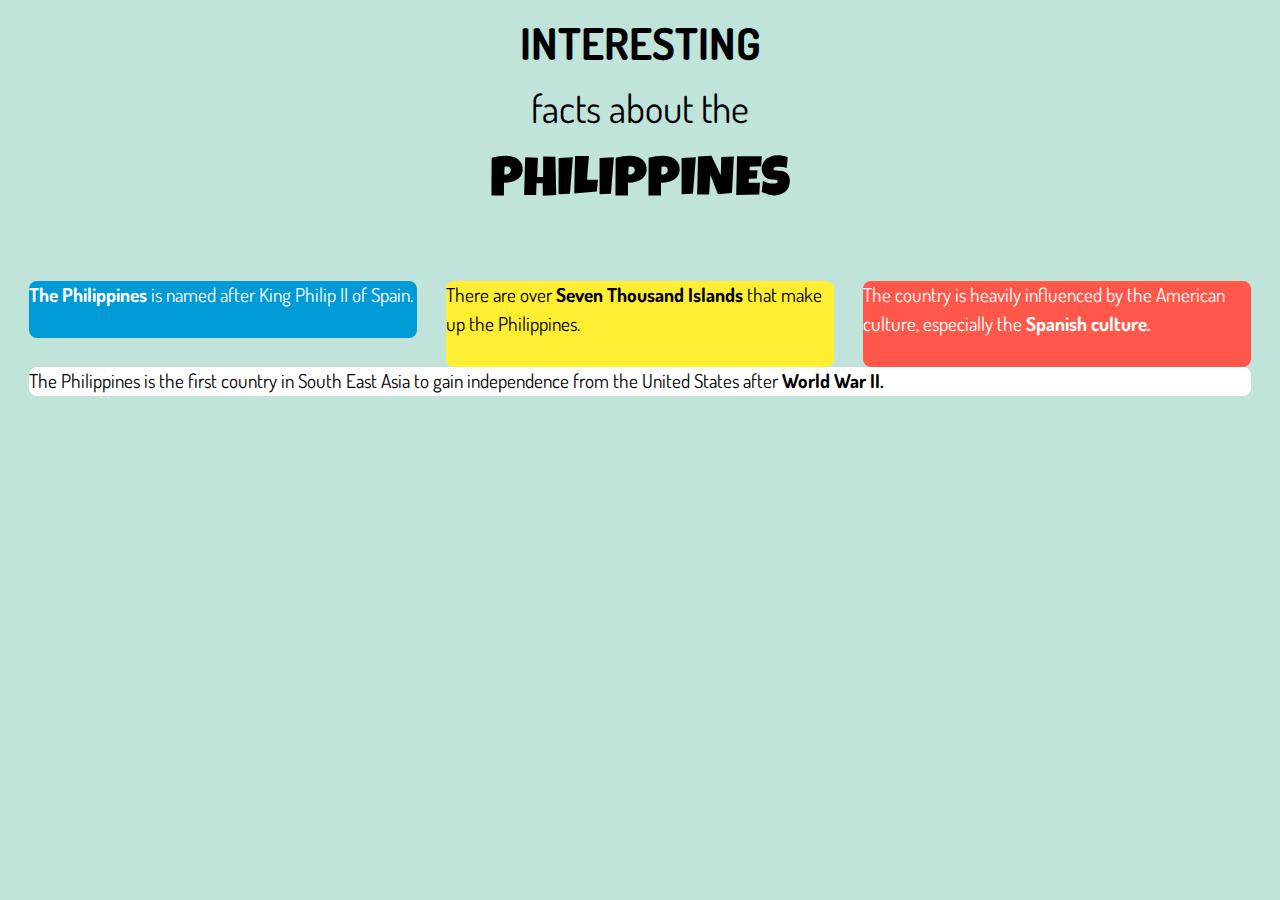
==== index.html @ ac5f45c0 "Fix font link in html and remove padding in css" ====
<!DOCTYPE html>
<html lang="en-ca">
<head>
  <meta charset="utf-8">
  <title>The Philippines</title>
  <meta name="viewport" content="width=device-width,initial-scale=1">
  <link href="https://fonts.googleapis.com/css?family=Dosis|Luckiest+Guy" rel="stylesheet">
  <link href="css/modules.css" rel="stylesheet">
  <link href="css/grid.css" rel="stylesheet">
  <link href="css/type.css" rel="stylesheet">
  <link href="css/main.css" rel="stylesheet">
</head>
<body>

  <main class="island-1-2">

    <header class="push-2 text-center">
      <h1 class="interesting bold yotta not-bold push-1-4">INTERESTING</h1>
      <h2 class="facts zetta not-bold push-1-4">facts about the</h2>
      <h2 class="philippines tena not-bold push-1-4">PHILIPPINES</h2>
    </header>

    <ol class="grid list-group">

      <li class="unit xs-1 s-1 m-1-3 l-1-3 gutter-1-2 push-0 grid-stretch unit-content-distribute content-fill">
        <div class="king">
          <p><strong>The Philippines</strong> is named after King Philip II of Spain.</p>
        </div>
      </li>

      <li class="unit xs-1 s-1 m-1-3 l-1-3 gutter-1-2 push-0 grid-stretch unit-content-distribute content-fill">
        <div class="seven-thousand">
          <p>There are over <strong>Seven Thousand Islands</strong> that make up the Philippines.</p>
        </div>
      </li>

      <li class="unit xs-1 s-1 m-1-3 l-1-3 gutter-1-2 push-0 grid-stretch unit-content-distribute content-fill">
        <div class="culture">
          <p>The country is heavily influenced by the American culture, especially the <strong>Spanish culture.</strong></p>
        </div>
      </li>

      <li class="unit xs-1 s-1 m-1 l-1 gutter-1-2 ">
        <div class="independence">
          <p>The Philippines is the first country in South East Asia to gain independence from the United States after <strong>World War II.</strong></p>
        </div>
      </li>

    </ol>
  </main>

</body>
</html>
---- css/modules.css ----
/*
 * Modulifier || Code released under the UNLICENSE
 * Code under other copyrights & licenses listed below.
 * https://modulifier.web-dev.tools/#responsive;images;list-group;embed;media-object;icons;hidden;positioning;nice-lists;forms;buttons;accessibility;print
 */

@-moz-viewport { width: device-width; scale: 1; }
@-ms-viewport { width: device-width; scale: 1; }
@-o-viewport { width: device-width; scale: 1; }
@-webkit-viewport { width: device-width; scale: 1; }
@viewport { width: device-width; scale: 1; }

html {
  box-sizing: border-box;
  -moz-text-size-adjust: 100%;
  -ms-text-size-adjust: 100%;
  -webkit-text-size-adjust: 100%;
  text-size-adjust: 100%;
}

*, *::before, *::after {
  box-sizing: inherit;
}

body {
  margin: 0;
}

article,
aside,
details,
figcaption,
figure,
footer,
header,
main,
menu,
nav,
section,
summary {
  display: block;
}

audio,
canvas,
progress,
video {
  display: inline-block;
  vertical-align: baseline;
}

template {
  display: none;
}

details {
  cursor: pointer;
}

audio:not([controls]) {
  display: none;
  height: 0;
}

a,
area,
button,
input,
label,
select,
textarea,
[tabindex] {
  -ms-touch-action: manipulation;
  touch-action: manipulation;
}

img {
  border: 0;
}

.img-flex,
.img-flex img {
  display: block;
  width: 100%;
}

svg {
  fill: currentColor;
}

svg:not(:root) {
  overflow: hidden;
}

svg.img-flex {
  width: 100%;
  height: 100%;
}

.image-replacement, .ir {
  overflow: hidden;
  direction: ltr;
  text-align: left;
  text-indent: 100%;
  white-space: nowrap;
}

.list-group, .list-group-inline, .list-group--inline {
  padding-left: 0;
  list-style-type: none;
}

.list-group > dd {
  margin-left: 0;
}

.list-group-inline::before,
.list-group-inline::after,
.list-group--inline::before,
.list-group--inline::after {
  content: "";
  display: table;
}

.list-group-inline::after,
.list-group--inline::after {
  clear: both;
}

.list-group-inline > li,
.list-group--inline > li {
  display: inline-block;
}

.list-group-inline > dt,
.list-group--inline > dt {
  clear: left;
  float: left;
  width: 11em;
}

.list-group-inline > dd,
.list-group--inline > dd {
  float: left;
  min-width: 12em;
}

.embed {
  margin-left: 0;
  margin-right: 0;
  overflow: hidden;
  position: relative;
  width: 100%;
}

.embed-1by1, .embed--1by1 {
  padding-top: 100%; /* Square */
}

.embed-4by3, .embed--4by3 {
  padding-top: 75%; /* Traditional TV/computer screens */
}

.embed-iso216, .embed--iso216 {
  padding-top: 70.92%; /* A-standard paper sizes */
}

.embed-3by2, .embed--3by2 {
  padding-top: 66.6%; /* Classic 35 mm film & most digital photos, landscape */
}

.embed-2by3, .embed--2by3 {
  padding-top: 150%; /* Classic 35 mm film & most digital photos, portrait */
}

.embed-golden, .embed--golden {
  padding-top: 61.8%; /* The Golden Ratio */
}

.embed-16by9, .embed--16by9 {
  padding-top: 56.25%; /* HD TV */
}

.embed-185by100, .embed--185by100 {
  padding-top: 54.05%; /* Common widescreen cinema */
}

.embed-24by10, .embed--24by10 {
  padding-top: 41.667%; /* Widescreen cinema: 2.4:1 */
}

.embed-3by1, .embed--3by1 {
  padding-top: 33.3333%; /* Panorama photos */
}

.embed-4by1, .embed--4by1 {
  padding-top: 25%; /* Polyvision */
}

.embed-5by1, .embed--5by1 {
  padding-top: 20%; /* Really wide... */
}

.embed-item, .embed__item {
  min-height: 100%;
  left: 0;
  position: absolute;
  top: 0;
  width: 100%;
}

.media {
  overflow: hidden;
}

.media-img, .media__img {
  float: left;
}

.media-img-reversed, .media__img--reversed {
  float: right;
}

.media-img-stacked, .media__img--stacked {
  float: none;
}

.media-body, .media__body {
  overflow: hidden;
  min-width: 12em; /* Slightly less than 200px, responsiveness built in */
}

.icon {
  display: inline-block;
  position: relative;
  background: transparent none no-repeat center center;
  background-size: contain;
  vertical-align: middle;
}

.i-16, .i--16 {
  height: 16px;
  width: 16px;
}

.i-18, .i--18 {
  height: 18px;
  width: 18px;
}

.i-20, .i--20 {
  height: 20px;
  width: 20px;
}

.i-24, .i--24 {
  height: 24px;
  width: 24px;
}

.i-32, .i--32 {
  height: 32px;
  width: 32px;
}

.i-48, .i--48 {
  height: 48px;
  width: 48px;
}

.i-64, .i--64 {
  height: 64px;
  width: 64px;
}

.i-96, .i--96 {
  height: 96px;
  width: 96px;
}

.i-128, .i--128 {
  height: 128px;
  width: 128px;
}

.i-192, .i--192 {
  height: 192px;
  width: 192px;
}

.i-256, .i--256 {
  height: 256px;
  width: 256px;
}

.icon img,
.icon svg {
  left: 0;
  height: 100%;
  position: absolute;
  top: 0;
  width: 100%;
  fill: currentColor;
}

.icon-label {
  vertical-align: middle;
}

.icon-link,
.icon-link:focus,
.icon-link:hover {
  text-decoration: none;
}

[hidden], .hidden {
  /* stylelint-disable declaration-no-important */
  display: none !important;
  visibility: hidden !important;
  /* stylelint-enable */
}

.visually-hidden {
  height: 1px;
  margin: -1px;
  overflow: hidden;
  padding: 0;
  position: absolute;
  width: 1px;
  border: 0;
  clip: rect(0 0 0 0);
  clip-path: inset(50%);
}

.visually-hidden.focusable:active, .visually-hidden.focusable:focus {
  height: auto;
  margin: 0;
  overflow: visible;
  position: static;
  width: auto;
  clip: auto;
  clip-path: none;
}

.invisible {
  visibility: hidden;
}

.chop,
.crop {
  overflow: hidden;
}

.truncate {
  max-width: 100%;
  overflow: hidden;
  width: 100%;
  text-overflow: ellipsis;
  white-space: nowrap;
}

.scrollable {
  max-width: 100%;
  overflow-x: auto;
  overflow-y: hidden;
  -webkit-overflow-scrolling: touch;
}

.clearfix::after {
  content: " ";
  display: block;
  clear: both;
}

.left {
  float: left;
}

.right {
  float: right;
}

.center-text,
.center-flow {
  text-align: center;
}

.center-block {
  margin-left: auto;
  margin-right: auto;
}

.no-auto-margins,
.not-centered {
  /* stylelint-disable declaration-no-important */
  margin-left: 0 !important;
  margin-right: 0 !important;
  /* stylelint-enable */
}

.center-content,
.center-content-vertical,
.center-contents,
.center-contents-vertical {
  display: -webkit-flex;
  display: -ms-flexbox;
  display: flex;
  -webkit-justify-content: center;
  -ms-flex-pack: center;
  justify-content: center;
  -webkit-align-items: center;
  -ms-flex-align: center;
  align-items: center;
  -webkit-align-content: center;
  -ms-flex-line-pack: center;
  align-content: center;
  -webkit-flex-direction: column wrap;
  -ms-flex-direction: column wrap;
  flex-flow: column wrap;
}

.center-content-start,
.center-content-vertical-start,
.center-contents-start,
.center-contents-vertical-start {
  display: -webkit-flex;
  display: -ms-flexbox;
  display: flex;
  -webkit-justify-content: center;
  -ms-flex-pack: center;
  justify-content: center;
  -webkit-flex-direction: column wrap;
  -ms-flex-direction: column wrap;
  flex-flow: column wrap;
}

.center-content-horizontal,
.center-contents-horizontal {
  display: -webkit-flex;
  display: -ms-flexbox;
  display: flex;
  -webkit-justify-content: center;
  -ms-flex-pack: center;
  justify-content: center;
  -webkit-align-items: center;
  -ms-flex-align: center;
  align-items: center;
  -webkit-align-content: center;
  -ms-flex-line-pack: center;
  align-content: center;
  -webkit-flex-direction: row wrap;
  -ms-flex-direction: row wrap;
  flex-flow: row wrap;
}

.inline {
  display: inline;
}

.block {
  display: block;
}

.inline-block, .ib {
  display: inline-block;
}

.valign-top {
  vertical-align: top;
}

.valign-bottom {
  vertical-align: bottom;
}

.valign-middle {
  vertical-align: middle;
}

.fixed {
  position: fixed;
}

.relative {
  position: relative;
}

[class*="pin-"],
.absolute {
  position: absolute;
}

.static {
  position: static;
}

.zindex-1 {
  z-index: 1;
}

.zindex-2 {
  z-index: 2;
}

.zindex-3 {
  z-index: 3;
}

.zindex-1000 {
  z-index: 1000;
}

.pin-top-left,
.pin-left-top,
.pin-tl,
.pin-lt {
  top: 0;
  left: 0;
}

.pin-top-right,
.pin-right-top,
.pin-tr,
.pin-rt {
  top: 0;
  right: 0;
}

.pin-bottom-left,
.pin-left-bottom,
.pin-bl,
.pin-lb {
  bottom: 0;
  left: 0;
}

.pin-bottom-right,
.pin-right-bottom,
.pin-br,
.pin-rb {
  bottom: 0;
  right: 0;
}

.pin-top-center,
.pin-center-top,
.pin-tc,
.pin-ct {
  left: 50%;
  top: 0;
  transform: translateX(-50%);
}

.pin-bottom-center,
.pin-center-bottom,
.pin-bc,
.pin-cb {
  bottom: 0;
  left: 50%;
  transform: translateX(-50%);
}

.pin-center-left,
.pin-left-center,
.pin-cl,
.pin-lc {
  left: 0;
  top: 50%;
  transform: translateY(-50%);
}

.pin-center-right,
.pin-right-center,
.pin-cr,
.pin-rc {
  right: 0;
  top: 50%;
  transform: translateY(-50%);
}

.pin-center, .pin-c {
  left: 50%;
  top: 50%;
  transform: translate(-50%, -50%);
}

.width-quarter, .w-1-4 {
  width: 25%;
}

.width-half, .w-1-2 {
  width: 50%;
}

.width-full, .w-1 {
  width: 100%;
}

.height-quarter, .h-1-4 {
  height: 25%;
}

.height-half, .h-1-2 {
  height: 50%;
}

.height-full, .h-1 {
  height: 100%;
}

.height-win-quarter, .h-w-1-4 {
  height: 25vh;
  max-height: 46em;
}

.height-win-half, .h-w-1-2 {
  height: 50vh;
  max-height: 46em;
}

.height-win-full, .h-w-1 {
  height: 100vh;
  max-height: 46em;
}

ul {
  list-style-type: none;
}

ul > li::before {
  content: "·";
  float: left;
  margin-left: -1.6em;
  width: 1.3em;
  text-align: right;
}

ol {
  counter-reset: ol-simple-numbers;
  list-style-type: none;
}

ol > li::before {
  float: left;
  margin-left: -1.6em;
  width: 1.3em;
  counter-increment: ol-simple-numbers;
  content: counter(ol-simple-numbers);
  text-align: right;
}

.list-group > li::before,
.list-group-inline > li::before,
.list-group--inline > li::before {
  content: none;
}

/* stylelint-disable no-descending-specificity */

/*
 * (c) Nicolas Gallagher and Jonathan Neal of Normalize.css || MIT License
 *     https://necolas.github.io/normalize.css/
 */

button,
input,
optgroup,
select,
textarea {
  color: inherit;
  font: inherit;
  margin: 0;
}

button,
input {
  overflow: visible;
}

button,
select {
  text-transform: none;
}

button,
html [type="button"],
[type="reset"],
[type="submit"] {
  -webkit-appearance: button;
  cursor: pointer;
}

button[disabled],
html input[disabled] {
  cursor: default;
}

button::-moz-focus-inner,
input::-moz-focus-inner {
  border: 0;
  padding: 0;
}

[type="checkbox"],
[type="radio"] {
  opacity: 0;
  position: absolute;
  height: 1px;
  width: 1px;
}

[type="number"]::-webkit-inner-spin-button,
[type="number"]::-webkit-outer-spin-button {
  height: auto;
}

[type="search"]::-webkit-search-cancel-button,
[type="search"]::-webkit-search-decoration {
  -webkit-appearance: none;
}

fieldset {
  padding-left: 0;
  padding-right: 0;

  border: 0;
  border-top: 2px solid #666;
}

legend {
  color: inherit;
  display: table;
  max-width: 100%;
  padding: 0 .3em 0 0;
  white-space: normal;

  border: 0;

  font-weight: bold;
}

optgroup {
  font-weight: bold;
}

::-webkit-input-placeholder {
  color: inherit;
  opacity: .54;
}

::-webkit-file-upload-button {
  -webkit-appearance: button;
  font: inherit;
}

/* End Normalize.css code */

label,
.label-block {
  display: block;
  cursor: pointer;
}

[type="checkbox"] + label,
[type="radio"] + label,
.label-inline {
  display: inline-block;
}

input:not([type]),
[type="text"],
[type="number"],
[type="search"],
[type="url"],
[type="email"],
[type="password"],
[type="tel"],
[type="datetime-local"],
[type="month"],
[type="week"],
[type="date"],
[type="time"],
[type="range"],
select,
textarea {
  -moz-appearance: none;
  -webkit-appearance: none;
  appearance: none;
}

input,
textarea {
  display: block;
  width: 100%;

  background-color: #fff;
  border: 2px solid #666;
  border-radius: 0;
}

label {
  vertical-align: middle;
}

textarea {
  max-width: 100%;
  min-height: 4em;
  overflow: auto;
}

[type="color"] {
  display: inline-block;
  width: 2em;
}

select {
  display: block;
  width: 100%;

  background-image: url("data:image/svg+xml,%3Csvg xmlns='http://www.w3.org/2000/svg' width='256' height='256' viewBox='0 0 256 256'%3E%3Cpath fill='none' stroke='%23000' stroke-miterlimit='10' stroke-width='70' d='M36.3 82.1l91.9 91.8 91.5-91.8'/%3E%3C/svg%3E");
  background-repeat: no-repeat;
  background-position: calc(100% - .4em) center;
  background-size: 18px auto;
  background-color: #fff;
  border: 2px solid #666;
  border-radius: 0;
}

[type="checkbox"] + label::before {
  content: " ";
  display: inline-block;
  height: 1.8em;
  margin-right: .3em;
  position: relative;
  vertical-align: middle;
  top: -.1em;
  width: 1.8em;

  background-color: #fff;
  background-size: cover;
  border: 2px solid #666;

  line-height: inherit;
}

[type="checkbox"]:checked + label::before {
  background-image: url("data:image/svg+xml,%3Csvg xmlns='http://www.w3.org/2000/svg' width='256' height='256' viewBox='0 0 256 256'%3E%3Cpath fill='none' stroke='%23000' stroke-miterlimit='10' stroke-width='50' d='M49.9 130.1l50.8 50.7L206.1 75.2'/%3E%3C/svg%3E");
}

[type="checkbox"]:focus + label::before {
  outline: 3px solid #000;
  z-index: 1000;
}

[type="radio"] + label::before {
  content: " ";
  display: inline-block;
  height: 1.8em;
  margin-right: .3em;
  position: relative;
  vertical-align: middle;
  top: -.1em;
  width: 1.8em;

  background-color: #fff;
  background-size: cover;
  border: 2px solid #666;
  border-radius: 50%;

  line-height: inherit;
}

[type="radio"]:checked + label::before {
  background-image: url("data:image/svg+xml,%3Csvg xmlns='http://www.w3.org/2000/svg' width='256' height='256' viewBox='0 0 256 256'%3E%3Ccircle cx='128' cy='128' r='70.4'/%3E%3C/svg%3E");
}

[type="radio"]:focus + label::before,
[type="radio"] + label:focus::before {
  box-shadow: 0 0 0 3px #000;
  z-index: 1000;
}

[type="range"] {
  border: 0;
  background-color: #fff;
}

[type="range"]::-webkit-slider-runnable-track {
  height: 6px;

  -webkit-appearance: none;
  appearance: none;
  background-color: #ccc;
  border: 0;
  border-radius: 3px;
}

[type="range"]:active::-webkit-slider-runnable-track {
  background-color: #ccc;
}

[type="range"]::-moz-range-track {
  height: 6px;

  -moz-appearance: none;
  appearance: none;
  background-color: #ccc;
  border: 0;
  border-radius: 3px;
}

[type="range"]:active::-moz-range-track {
  background-color: #ccc;
}

[type="range"]::-ms-track {
  height: 6px;

  -ms-appearance: none;
  appearance: none;
  background-color: #ccc;
  border: 0;
  border-radius: 3px;
}

[type="range"]:active::-ms-track {
  background-color: #ccc;
}

[type="range"]::-webkit-slider-thumb {
  margin-top: -4px;
  height: 16px;
  width: 16px;

  -webkit-appearance: none;
  appearance: none;
  background-color: #000;
  border: none;
  border-radius: 50%;
}

[type="range"]:hover::-webkit-slider-thumb {
  background-color: #000;
}

[type="range"]:active::-webkit-slider-thumb {
  background-color: #000;
}

[type="range"]::-moz-range-thumb {
  margin-top: -4px;
  height: 16px;
  width: 16px;

  -webkit-appearance: none;
  appearance: none;
  background-color: #000;
  border: none;
  border-radius: 50%;
}

[type="range"]:hover::-moz-range-thumb {
  background-color: #000;
}

[type="range"]:active::-moz-range-thumb {
  background-color: #000;
}

[type="range"]::-ms-thumb {
  margin-top: -4px;
  height: 16px;
  width: 16px;

  -webkit-appearance: none;
  appearance: none;
  background-color: #000;
  border: none;
  border-radius: 50%;
}

[type="range"]:hover::-ms-thumb {
  background-color: #000;
}

[type="range"]:active::-ms-thumb {
  background-color: #000;
}

[type="checkbox"].hide-custom-input + label::before,
[type="checkbox"] + .hide-custom-input::before,
[type="radio"].hide-custom-input + label::before,
[type="radio"] + .hide-custom-input::before {
  content: none;
  display: none;
}

/* stylelint-enable */

.link-box {
  display: block;
  text-decoration: none;
}

/* stylelint-disable no-descending-specificity */

button,
.btn {
  cursor: pointer;
  display: inline-block;
  margin: 0;
  overflow: visible;
  padding: .375em .75em .42em;
  -webkit-appearance: none;
  -moz-appearance: none;
  appearance: none;
  background-color: #333;
  border-radius: 4px;
  border: 3px solid #333;
  color: #fff;
  font: inherit;
  text-decoration: none;
  text-transform: none;
}

button::-moz-focus-inner {
  border: 0;
  padding: 0;
}

/* stylelint-enable */

button:focus,
button:hover,
.btn:focus,
.btn:hover {
  background-color: #000;
  border-color: #000;
  color: #fff;
}

button[disabled] {
  cursor: default;
}

.btn-light, .btn--light {
  background-color: #e2e2e2;
  border-color: #e2e2e2;
  color: #000;
}

.btn-light:focus,
.btn-light:hover,
.btn--light:focus,
.btn--light:hover {
  background-color: #666;
  border-color: #666;
  color: #fff;
}

.btn-ghost,
.btn--ghost {
  background-color: transparent;
  border-color: #333;
  color: #000;
}

.btn-ghost:focus,
.btn-ghost:hover,
.btn--ghost:focus,
.btn--ghost:hover {
  background-color: #e2e2e2;
  border-color: #000;
  color: #000;
}

.btn-link {
  display: inline;
  padding: 0;
  background-color: transparent;
  border-radius: 0;
  border: 0;
  color: inherit;
}

.btn-link:focus,
.btn-link:hover {
  background-color: transparent;
  color: inherit;
}

a:hover, a:active {
  outline: none;
}

a:focus,
[tabindex="0"]:focus,
details:focus,
summary:focus,
input:focus,
textarea:focus,
button:focus,
select:focus {
  outline: 3px solid #000;
  outline-offset: 0;
}

a:focus, [tabindex="0"]:focus {
  outline-offset: 3px;
}

.skip-links {
  margin: 0;
  padding: 0;
  list-style-type: none;
}

.skip-links > li::before {
  content: none; /* Remove the bullets if nice lists is selected */
}

.skip-links a,
.skip-links button {
  padding: .5em .75em;
  position: absolute;
  top: -10em;
  z-index: 10000; /* To make sure they're always on top */
  background-color: #000;
  border: 0;
  color: #fff;
  font-size: 1.125rem;
  font-weight: bold;
  text-decoration: none;
}

.skip-links a:focus,
.skip-links button:focus {
  outline-offset: 3px;
  top: 0;
}

[aria-busy="true"] {
  cursor: progress;
}

[aria-controls] {
  cursor: pointer;
}

[aria-disabled] {
  cursor: default;
}

.print-only {
  display: none;
  visibility: hidden;
}

.page-break-before {
  page-break-before: always;
}

.page-break-after {
  page-break-after: always;
}

.no-page-break-inside {
  page-break-inside: avoid;
}

@media print {

  /* stylelint-disable declaration-no-important */

  .no-print {
    display: none !important;
    visibility: hidden !important;
  }

  .print-only,
  .force-print {
    display: block !important;
    visibility: visible !important;
  }

  /* stylelint-enable */

  .visually-hidden.force-print {
    height: auto;
    margin: 0;
    overflow: visible;
    padding: 0;
    position: static;
    width: auto;
    border: 0;
    clip: initial;
    clip-path: none;
  }

  /*
   * (c) Fabien Sa || MIT License
   *     http://bafs.github.io/Gutenberg/
   */

  table,
  blockquote,
  pre,
  code,
  figure,
  li,
  hr,
  ul,
  ol,
  a,
  tr {
    page-break-inside: avoid;
  }

  h1, h2, h3, h4, h5, h6, p, a {
    orphans: 3;
    widows: 3;
  }

  h1,
  h2,
  h3,
  h4,
  h5,
  h6 {
    page-break-after: avoid;
    page-break-inside: avoid;
  }

  h1 + p,
  h2 + p,
  h3 + p,
  h4 + p,
  h5 + p,
  h6 + p {
    page-break-before: avoid;
  }

  img {
    page-break-after: auto;
    page-break-before: auto;
    page-break-inside: avoid;
  }

  /* stylelint-disable declaration-no-important */

  pre {
    white-space: pre-wrap !important;
    word-wrap: break-word;
  }

  /* stylelint-enable */

  /* End Gutenberg code */

  /*
   * (c) HTML5 Boilerplate || MIT License
   *     https://html5boilerplate.com/
   */

  /* stylelint-disable declaration-no-important */

  *, *::before, *::after, *::first-letter, *::first-line {
    background: none transparent !important;
    color: #000 !important;
    box-shadow: none !important;
    text-shadow: none !important;
  }

  /* stylelint-enable */

  a, a:visited {
    text-decoration: underline;
  }

  a[href]::after {
    content: " (" attr(href) ")";
  }

  abbr[title]::after {
    content: " (" attr(title) ")";
  }

  a[href^="#"]::after,
  a[href^="javascript:"]::after,
  a.no-print-href::after,
  a.href-no-print::after {
    content: "";
  }

  thead {
    display: table-header-group;
  }

  /* End HTML5 Boilerplate code */

}
---- css/grid.css ----
/*
  Gridifier || Code released under the UNLICENSE
  https://gridifier.web-dev.tools/#xs,4,0,0,0;s,4,25,0,0;m,4,38,1,1;l,4,60,1,1
*/

.grid {
  margin: 0;
  padding: 0;
  letter-spacing: -.31em;
  text-rendering: optimizeSpeed;
  display: -webkit-flex;
  display: -ms-flexbox;
  display: flex;
  -webkit-flex-flow: row wrap;
  -ms-flex-flow: row wrap;
  flex-flow: row wrap;
}

.grid-bottom {
  -webkit-align-items: flex-end;
  -ms-align-items: flex-end;
  align-items: flex-end;
}

.grid-middle {
  -webkit-align-items: center;
  -ms-align-items: center;
  align-items: center;
}

.grid-stretch {
  -webkit-align-items: stretch;
  -ms-align-items: stretch;
  align-items: stretch;
}

.opera-only :-o-prefocus,
.grid {
  word-spacing: -.43em;
}

.unit {
  letter-spacing: normal;
  text-rendering: auto;
  vertical-align: top;
  word-spacing: normal;
  display: inline-block;
  visibility: visible;
}

.grid-bottom .unit {
  vertical-align: bottom;
}

.grid-middle .unit {
  vertical-align: middle;
}

[class*="unit-push-"],
[class*="unit-pull-"] {
  position: relative;
}

.unit-content-distribute {
  display: -ms-flexbox;
  display: -webkit-flex;
  display: flex;
  -ms-flex-direction: column;
  -webkit-flex-direction: column;
  flex-direction: column;
  -ms-flex-pack: justify;
  -webkit-justify-content: space-between;
  justify-content: space-between;
}

.unit-content-center,
.unit-content-center-vertical {
  display: -webkit-flex;
  display: -ms-flexbox;
  display: flex;
  -webkit-justify-content: center;
  -ms-flex-pack: center;
  justify-content: center;
  -webkit-align-items: center;
  -ms-flex-align: center;
  align-items: center;
  -webkit-align-content: center;
  -ms-flex-line-pack: center;
  align-content: center;
  -webkit-flex-direction: column wrap;
  -ms-flex-direction: column wrap;
  flex-flow: column wrap;
}

.unit-content-center-horizontal {
  display: -webkit-flex;
  display: -ms-flexbox;
  display: flex;
  -webkit-justify-content: center;
  -ms-flex-pack: center;
  justify-content: center;
  -webkit-align-items: center;
  -ms-flex-align: center;
  align-items: center;
  -webkit-align-content: center;
  -ms-flex-line-pack: center;
  align-content: center;
  -webkit-flex-direction: row wrap;
  -ms-flex-direction: row wrap;
  flex-flow: row wrap;
}

.content-fill,
.content-stretch {
  -ms-flex-grow: 2;
  -webkit-flex-grow: 2;
  flex-grow: 2;
  max-width: 100%; /* @bugfix: IE 10, 11 */
}

.content-shrink {
  -ms-align-self: center;
  -webkit-align-self: center;
  align-self: center;
}

.unit-xs-hidden,
.xs-0 {
  display: none;
  visibility: hidden;
}

.unit-xs-centered {
  margin: 0 auto;
}

.unit-xs-1,
.xs-1 {
  display: block;
  visibility: visible;
  width: 100%;
}

.unit-xs-1-2,
.xs-1-2 {
  width: 50%;
}

.unit-xs-1-3,
.xs-1-3 {
  width: 33.3333%;
}

.unit-xs-2-3,
.xs-2-3 {
  width: 66.6667%;
}

.unit-xs-1-4,
.xs-1-4 {
  width: 25%;
}

.unit-xs-3-4,
.xs-3-4 {
  width: 75%;
}

.unit-xs-1-2,
.xs-1-2,
.unit-xs-1-3,
.xs-1-3,
.unit-xs-2-3,
.xs-2-3,
.unit-xs-1-4,
.xs-1-4,
.unit-xs-3-4,
.xs-3-4 {
  display: inline-block;
  visibility: visible;
}

.unit-xs-1-2[class*="-content-"],
.xs-1-2[class*="-content-"],
.unit-xs-1-3[class*="-content-"],
.xs-1-3[class*="-content-"],
.unit-xs-2-3[class*="-content-"],
.xs-2-3[class*="-content-"],
.unit-xs-1-4[class*="-content-"],
.xs-1-4[class*="-content-"],
.unit-xs-3-4[class*="-content-"],
.xs-3-4[class*="-content-"] {
  display: -webkit-flex;
  display: -ms-flexbox;
  display: flex;
}

.unit-xs-content-distribute,
.xs-content-distribute {
  display: -ms-flexbox;
  display: -webkit-flex;
  display: flex;
  -ms-flex-direction: column;
  -webkit-flex-direction: column;
  flex-direction: column;
  -ms-flex-pack: justify;
  -webkit-justify-content: space-between;
  justify-content: space-between;
}

.unit-xs-content-center,
.unit-xs-content-center-vertical {
  display: -webkit-flex;
  display: -ms-flexbox;
  display: flex;
  -webkit-justify-content: center;
  -ms-flex-pack: center;
  justify-content: center;
  -webkit-align-items: center;
  -ms-flex-align: center;
  align-items: center;
  -webkit-align-content: center;
  -ms-flex-line-pack: center;
  align-content: center;
  -webkit-flex-direction: column wrap;
  -ms-flex-direction: column wrap;
  flex-flow: column wrap;
}

.unit-xs-content-center-horizontal {
  display: -webkit-flex;
  display: -ms-flexbox;
  display: flex;
  -webkit-justify-content: center;
  -ms-flex-pack: center;
  justify-content: center;
  -webkit-align-items: center;
  -ms-flex-align: center;
  align-items: center;
  -webkit-align-content: center;
  -ms-flex-line-pack: center;
  align-content: center;
  -webkit-flex-direction: row wrap;
  -ms-flex-direction: row wrap;
  flex-flow: row wrap;
}

.xs-content-fill,
.xs-content-stretch {
  -ms-flex-grow: 2;
  -webkit-flex-grow: 2;
  flex-grow: 2;
  max-width: 100%; /* @bugfix: IE 10, 11 */
}

.xs-content-shrink {
  -ms-align-self: center;
  -webkit-align-self: center;
  align-self: center;
}

@media only screen and (min-width: 25em) {

  .unit-s-hidden,
  .s-0 {
    display: none;
    visibility: hidden;
  }

  .unit-s-centered {
    margin: 0 auto;
  }

  .unit-s-1,
  .s-1 {
    display: block;
    visibility: visible;
    width: 100%;
  }

  .unit-s-1-2,
  .s-1-2 {
    width: 50%;
  }

  .unit-s-1-3,
  .s-1-3 {
    width: 33.3333%;
  }

  .unit-s-2-3,
  .s-2-3 {
    width: 66.6667%;
  }

  .unit-s-1-4,
  .s-1-4 {
    width: 25%;
  }

  .unit-s-3-4,
  .s-3-4 {
    width: 75%;
  }

  .unit-s-1-2,
  .s-1-2,
  .unit-s-1-3,
  .s-1-3,
  .unit-s-2-3,
  .s-2-3,
  .unit-s-1-4,
  .s-1-4,
  .unit-s-3-4,
  .s-3-4 {
    display: inline-block;
    visibility: visible;
  }

  .unit-s-1-2[class*="-content-"],
  .s-1-2[class*="-content-"],
  .unit-s-1-3[class*="-content-"],
  .s-1-3[class*="-content-"],
  .unit-s-2-3[class*="-content-"],
  .s-2-3[class*="-content-"],
  .unit-s-1-4[class*="-content-"],
  .s-1-4[class*="-content-"],
  .unit-s-3-4[class*="-content-"],
  .s-3-4[class*="-content-"] {
    display: -webkit-flex;
    display: -ms-flexbox;
    display: flex;
  }

  .unit-s-content-distribute,
  .s-content-distribute {
    display: -ms-flexbox;
    display: -webkit-flex;
    display: flex;
    -ms-flex-direction: column;
    -webkit-flex-direction: column;
    flex-direction: column;
    -ms-flex-pack: justify;
    -webkit-justify-content: space-between;
    justify-content: space-between;
  }

  .unit-s-content-center,
  .unit-s-content-center-vertical {
    display: -webkit-flex;
    display: -ms-flexbox;
    display: flex;
    -webkit-justify-content: center;
    -ms-flex-pack: center;
    justify-content: center;
    -webkit-align-items: center;
    -ms-flex-align: center;
    align-items: center;
    -webkit-align-content: center;
    -ms-flex-line-pack: center;
    align-content: center;
    -webkit-flex-direction: column wrap;
    -ms-flex-direction: column wrap;
    flex-flow: column wrap;
  }

  .unit-s-content-center-horizontal {
    display: -webkit-flex;
    display: -ms-flexbox;
    display: flex;
    -webkit-justify-content: center;
    -ms-flex-pack: center;
    justify-content: center;
    -webkit-align-items: center;
    -ms-flex-align: center;
    align-items: center;
    -webkit-align-content: center;
    -ms-flex-line-pack: center;
    align-content: center;
    -webkit-flex-direction: row wrap;
    -ms-flex-direction: row wrap;
    flex-flow: row wrap;
  }

  .s-content-fill,
  .s-content-stretch {
    -ms-flex-grow: 2;
    -webkit-flex-grow: 2;
    flex-grow: 2;
    max-width: 100%; /* @bugfix: IE 10, 11 */
  }

  .s-content-shrink {
    -ms-align-self: center;
    -webkit-align-self: center;
    align-self: center;
  }

}

@media only screen and (min-width: 38em) {

  .unit-m-hidden,
  .m-0 {
    display: none;
    visibility: hidden;
  }

  .unit-m-centered {
    margin: 0 auto;
  }

  .unit-m-1,
  .m-1 {
    display: block;
    visibility: visible;
    width: 100%;
  }

  .unit-offset-m-0 {
    margin-left: 0;
  }

  .unit-push-m-0,
  .unit-pull-m-0 {
    left: 0;
  }

  .unit-m-1-2,
  .m-1-2 {
    width: 50%;
  }

  .unit-offset-m-1-2 {
    margin-left: 50%;
  }

  .unit-push-m-1-2 {
    left: 50%;
  }

  .unit-pull-m-1-2 {
    left: -50%;
  }

  .unit-m-1-3,
  .m-1-3 {
    width: 33.3333%;
  }

  .unit-offset-m-1-3 {
    margin-left: 33.3333%;
  }

  .unit-push-m-1-3 {
    left: 33.3333%;
  }

  .unit-pull-m-1-3 {
    left: -33.3333%;
  }

  .unit-m-2-3,
  .m-2-3 {
    width: 66.6667%;
  }

  .unit-offset-m-2-3 {
    margin-left: 66.6667%;
  }

  .unit-push-m-2-3 {
    left: 66.6667%;
  }

  .unit-pull-m-2-3 {
    left: -66.6667%;
  }

  .unit-m-1-4,
  .m-1-4 {
    width: 25%;
  }

  .unit-offset-m-1-4 {
    margin-left: 25%;
  }

  .unit-push-m-1-4 {
    left: 25%;
  }

  .unit-pull-m-1-4 {
    left: -25%;
  }

  .unit-m-3-4,
  .m-3-4 {
    width: 75%;
  }

  .unit-offset-m-3-4 {
    margin-left: 75%;
  }

  .unit-push-m-3-4 {
    left: 75%;
  }

  .unit-pull-m-3-4 {
    left: -75%;
  }

  .unit-m-1-2,
  .m-1-2,
  .unit-m-1-3,
  .m-1-3,
  .unit-m-2-3,
  .m-2-3,
  .unit-m-1-4,
  .m-1-4,
  .unit-m-3-4,
  .m-3-4 {
    display: inline-block;
    visibility: visible;
  }

  .unit-m-1-2[class*="-content-"],
  .m-1-2[class*="-content-"],
  .unit-m-1-3[class*="-content-"],
  .m-1-3[class*="-content-"],
  .unit-m-2-3[class*="-content-"],
  .m-2-3[class*="-content-"],
  .unit-m-1-4[class*="-content-"],
  .m-1-4[class*="-content-"],
  .unit-m-3-4[class*="-content-"],
  .m-3-4[class*="-content-"] {
    display: -webkit-flex;
    display: -ms-flexbox;
    display: flex;
  }

  .unit-m-content-distribute,
  .m-content-distribute {
    display: -ms-flexbox;
    display: -webkit-flex;
    display: flex;
    -ms-flex-direction: column;
    -webkit-flex-direction: column;
    flex-direction: column;
    -ms-flex-pack: justify;
    -webkit-justify-content: space-between;
    justify-content: space-between;
  }

  .unit-m-content-center,
  .unit-m-content-center-vertical {
    display: -webkit-flex;
    display: -ms-flexbox;
    display: flex;
    -webkit-justify-content: center;
    -ms-flex-pack: center;
    justify-content: center;
    -webkit-align-items: center;
    -ms-flex-align: center;
    align-items: center;
    -webkit-align-content: center;
    -ms-flex-line-pack: center;
    align-content: center;
    -webkit-flex-direction: column wrap;
    -ms-flex-direction: column wrap;
    flex-flow: column wrap;
  }

  .unit-m-content-center-horizontal {
    display: -webkit-flex;
    display: -ms-flexbox;
    display: flex;
    -webkit-justify-content: center;
    -ms-flex-pack: center;
    justify-content: center;
    -webkit-align-items: center;
    -ms-flex-align: center;
    align-items: center;
    -webkit-align-content: center;
    -ms-flex-line-pack: center;
    align-content: center;
    -webkit-flex-direction: row wrap;
    -ms-flex-direction: row wrap;
    flex-flow: row wrap;
  }

  .m-content-fill,
  .m-content-stretch {
    -ms-flex-grow: 2;
    -webkit-flex-grow: 2;
    flex-grow: 2;
    max-width: 100%; /* @bugfix: IE 10, 11 */
  }

  .m-content-shrink {
    -ms-align-self: center;
    -webkit-align-self: center;
    align-self: center;
  }

}

@media only screen and (min-width: 60em) {

  .unit-l-hidden,
  .l-0 {
    display: none;
    visibility: hidden;
  }

  .unit-l-centered {
    margin: 0 auto;
  }

  .unit-l-1,
  .l-1 {
    display: block;
    visibility: visible;
    width: 100%;
  }

  .unit-offset-l-0 {
    margin-left: 0;
  }

  .unit-push-l-0,
  .unit-pull-l-0 {
    left: 0;
  }

  .unit-l-1-2,
  .l-1-2 {
    width: 50%;
  }

  .unit-offset-l-1-2 {
    margin-left: 50%;
  }

  .unit-push-l-1-2 {
    left: 50%;
  }

  .unit-pull-l-1-2 {
    left: -50%;
  }

  .unit-l-1-3,
  .l-1-3 {
    width: 33.3333%;
  }

  .unit-offset-l-1-3 {
    margin-left: 33.3333%;
  }

  .unit-push-l-1-3 {
    left: 33.3333%;
  }

  .unit-pull-l-1-3 {
    left: -33.3333%;
  }

  .unit-l-2-3,
  .l-2-3 {
    width: 66.6667%;
  }

  .unit-offset-l-2-3 {
    margin-left: 66.6667%;
  }

  .unit-push-l-2-3 {
    left: 66.6667%;
  }

  .unit-pull-l-2-3 {
    left: -66.6667%;
  }

  .unit-l-1-4,
  .l-1-4 {
    width: 25%;
  }

  .unit-offset-l-1-4 {
    margin-left: 25%;
  }

  .unit-push-l-1-4 {
    left: 25%;
  }

  .unit-pull-l-1-4 {
    left: -25%;
  }

  .unit-l-3-4,
  .l-3-4 {
    width: 75%;
  }

  .unit-offset-l-3-4 {
    margin-left: 75%;
  }

  .unit-push-l-3-4 {
    left: 75%;
  }

  .unit-pull-l-3-4 {
    left: -75%;
  }

  .unit-l-1-2,
  .l-1-2,
  .unit-l-1-3,
  .l-1-3,
  .unit-l-2-3,
  .l-2-3,
  .unit-l-1-4,
  .l-1-4,
  .unit-l-3-4,
  .l-3-4 {
    display: inline-block;
    visibility: visible;
  }

  .unit-l-1-2[class*="-content-"],
  .l-1-2[class*="-content-"],
  .unit-l-1-3[class*="-content-"],
  .l-1-3[class*="-content-"],
  .unit-l-2-3[class*="-content-"],
  .l-2-3[class*="-content-"],
  .unit-l-1-4[class*="-content-"],
  .l-1-4[class*="-content-"],
  .unit-l-3-4[class*="-content-"],
  .l-3-4[class*="-content-"] {
    display: -webkit-flex;
    display: -ms-flexbox;
    display: flex;
  }

  .unit-l-content-distribute,
  .l-content-distribute {
    display: -ms-flexbox;
    display: -webkit-flex;
    display: flex;
    -ms-flex-direction: column;
    -webkit-flex-direction: column;
    flex-direction: column;
    -ms-flex-pack: justify;
    -webkit-justify-content: space-between;
    justify-content: space-between;
  }

  .unit-l-content-center,
  .unit-l-content-center-vertical {
    display: -webkit-flex;
    display: -ms-flexbox;
    display: flex;
    -webkit-justify-content: center;
    -ms-flex-pack: center;
    justify-content: center;
    -webkit-align-items: center;
    -ms-flex-align: center;
    align-items: center;
    -webkit-align-content: center;
    -ms-flex-line-pack: center;
    align-content: center;
    -webkit-flex-direction: column wrap;
    -ms-flex-direction: column wrap;
    flex-flow: column wrap;
  }

  .unit-l-content-center-horizontal {
    display: -webkit-flex;
    display: -ms-flexbox;
    display: flex;
    -webkit-justify-content: center;
    -ms-flex-pack: center;
    justify-content: center;
    -webkit-align-items: center;
    -ms-flex-align: center;
    align-items: center;
    -webkit-align-content: center;
    -ms-flex-line-pack: center;
    align-content: center;
    -webkit-flex-direction: row wrap;
    -ms-flex-direction: row wrap;
    flex-flow: row wrap;
  }

  .l-content-fill,
  .l-content-stretch {
    -ms-flex-grow: 2;
    -webkit-flex-grow: 2;
    flex-grow: 2;
    max-width: 100%; /* @bugfix: IE 10, 11 */
  }

  .l-content-shrink {
    -ms-align-self: center;
    -webkit-align-self: center;
    align-self: center;
  }

}
---- css/type.css ----
/*
  Typografier || Code released under the UNLICENSE
  https://typografier.web-dev.tools/#0,100,1.3,1.067,0;38,110,1.4,1.125,1;60,120,1.5,1.125,1;90,130,1.5,1.125,1
*/

html {
  font-size: 100%;
  line-height: 1.3;
}

a {
  background-color: transparent;
  -webkit-text-decoration-skip: objects;
}

sub,
sup {
  font-size: .75em;
  line-height: 1px;
  position: relative;
  vertical-align: baseline;
}

sup {
  top: -.5em;
}

sub {
  bottom: -.25em;
}

pre,
code,
kbd,
samp {
  font-size: 1em;
}

abbr[title] {
  border-bottom: none;
  text-decoration: underline;
  text-decoration: underline dotted;
}

b,
strong {
  font-weight: bold;
}

dfn,
caption {
  font-style: italic;
}

hr {
  border: 0;
  border-top: 2px solid #000;
  height: 0;
}

table {
  border-collapse: collapse;
  border-spacing: 0;
  width: 100%;
  table-layout: fixed;
}

caption {
  text-align: left;
}

th,
td {
  border-bottom: 1px solid #000;
  text-align: left;
  vertical-align: top;
}

thead th {
  vertical-align: bottom;

  border-bottom-width: 2px;
}

.text-left {
  text-align: left;
}

.text-right {
  text-align: right;
}

.text-center {
  text-align: center;
}

.normal {
  font-weight: normal;
  font-style: normal;
}

.not-bold {
  font-weight: normal;
}

.not-italic {
  font-style: normal;
}

.bold {
  font-weight: bold;
}

.italic {
  font-style: italic;
}

.text-upper {
  text-transform: uppercase;
}

.text-lower {
  text-transform: lowercase;
}

.wrapper {
  margin-left: auto;
  margin-right: auto;
  max-width: 52em;
  width: 100%;
}

.wrapper-no-center {
  max-width: 52em;
  width: 100%;
}

.max-length {
  margin-left: auto;
  margin-right: auto;
  max-width: 36em;
  width: 100%;
}

.max-length-no-center {
  max-width: 36em;
  width: 100%;
}

h1,
h2,
h3,
h4,
h5,
h6,
p,
ul,
ol,
dl,
dd,
figure,
blockquote,
details,
hr,
fieldset,
pre,
table,
caption {
  margin: 0 0 1.3rem;
}

.tenamega {
  font-size: 2.0408rem;
  line-height: 2.925rem;
}

.tenakilo {
  font-size: 1.9127rem;
  line-height: 2.6rem;
}

.tena {
  font-size: 1.7926rem;
  line-height: 2.6rem;
}

.nina {
  font-size: 1.68rem;
  line-height: 2.275rem;
}

.yotta {
  font-size: 1.5745rem;
  line-height: 2.275rem;
}

.zetta {
  font-size: 1.4757rem;
  line-height: 1.95rem;
}

h1,
.exa {
  font-size: 1.383rem;
  line-height: 1.95rem;
}

h2,
.peta {
  font-size: 1.2962rem;
  line-height: 1.95rem;
}

h3,
.tera {
  font-size: 1.2148rem;
  line-height: 1.625rem;
}

h4,
.giga {
  font-size: 1.1385rem;
  line-height: 1.625rem;
}

h5,
.mega {
  font-size: 1.067rem;
  line-height: 1.625rem;
}

h6,
.kilo,
input,
textarea {
  font-size: 1rem;
  line-height: 1.3rem;
}

small,
.milli {
  font-size: .9372rem;
  line-height: 1.3rem;
}

.micro {
  font-size: .8784rem;
  line-height: 1.3rem;
}

ul {
  padding-left: 1em;
}

ol {
  padding-left: 1.6em;
}

input,
option,
select {
  height: calc(1.3rem + .1625rem + .1625rem);
}

[type="color"] {
  width: calc(1.3rem + .1625rem + .1625rem);
}

[type="checkbox"],
[type="radio"] {
  display: inline-block;
  height: auto;
}

.push {
  margin-bottom: 1.3rem;
}

.push-none,
.push-0 {
  margin-bottom: 0;
}

.push-double,
.push-2 {
  margin-bottom: 2.6rem;
}

.push-half,
.push-1-2 {
  margin-bottom: .65rem;
}

.push-quarter,
.push-1-4 {
  margin-bottom: .325rem;
}

.push-eighth,
.push-1-8 {
  margin-bottom: .1625rem;
}

.push-right-eighth,
.push-r-1-8 {
  margin-right: .1625rem;
}

.push-right-quarter,
.push-r-1-4 {
  margin-right: .325rem;
}

.push-right-half,
.push-r-1-2 {
  margin-right: .65rem;
}

.push-right,
.push-r {
  margin-right: 1.3rem;
}

.pad-top,
.pad-t {
  padding-top: 1.3rem;
}

.pad-bottom,
.pad-b {
  padding-bottom: 1.3rem;
}

.pad-top-double,
.pad-t-2 {
  padding-top: 2.6rem;
}

.pad-bottom-double,
.pad-b-2 {
  padding-bottom: 2.6rem;
}

.pad-top-half,
.pad-t-1-2 {
  padding-top: .65rem;
}

.pad-bottom-half,
.pad-b-1-2 {
  padding-bottom: .65rem;
}

.pad-top-quarter,
.pad-t-1-4 {
  padding-top: .325rem;
}

.pad-bottom-quarter,
.pad-b-1-4 {
  padding-bottom: .325rem;
}

.pad-top-eighth,
.pad-t-1-8 {
  padding-top: .1625rem;
}

.pad-bottom-eighth,
.pad-b-1-8 {
  padding-bottom: .1625rem;
}

.island {
  padding: 1.3rem;
}

.island-double,
.island-2 {
  padding: 2.6rem;
}

.island-half,
.island-1-2 {
  padding: .65rem;
}

.island-quarter,
.island-1-4,
td,
table th {
  padding: .325rem;
}

.island-eighth,
.island-1-8,
input:not([type="checkbox"]),
input:not([type="radio"]),
textarea {
  padding: .1625rem;
}

.gutter {
  padding-left: 1.3rem;
  padding-right: 1.3rem;
}

.gutter-double,
.gutter-2 {
  padding-left: 2.6rem;
  padding-right: 2.6rem;
}

.gutter-half,
.gutter-1-2 {
  padding-left: .65rem;
  padding-right: .65rem;
}

.gutter-quarter,
.gutter-1-4,
caption {
  padding-left: .325rem;
  padding-right: .325rem;
}

.gutter-eighth,
.gutter-1-8 {
  padding-left: .1625rem;
  padding-right: .1625rem;
}

select {
  padding: 0 .1625rem;
}

fieldset {
  padding: .325rem 0;

  border: 0;
  border-top: 2px solid #000;
}

legend {
  padding-right: .325rem;
}

@media only screen and (min-width: 38em) {

  html {
    font-size: 110%;
    line-height: 1.4;
  }

  h1,
  h2,
  h3,
  h4,
  h5,
  h6,
  p,
  ul,
  ol,
  dl,
  dd,
  figure,
  blockquote,
  details,
  hr,
  fieldset,
  pre,
  table,
  caption {
    margin: 0 0 1.4rem;
  }

  .tenamega {
    font-size: 3.6532rem;
    line-height: 4.9rem;
  }

  .tenakilo {
    font-size: 3.2473rem;
    line-height: 4.55rem;
  }

  .tena {
    font-size: 2.8865rem;
    line-height: 3.85rem;
  }

  .nina {
    font-size: 2.5658rem;
    line-height: 3.5rem;
  }

  .yotta {
    font-size: 2.2807rem;
    line-height: 3.15rem;
  }

  .zetta {
    font-size: 2.0273rem;
    line-height: 2.8rem;
  }

  h1,
  .exa {
    font-size: 1.802rem;
    line-height: 2.45rem;
  }

  h2,
  .peta {
    font-size: 1.6018rem;
    line-height: 2.1rem;
  }

  h3,
  .tera {
    font-size: 1.4238rem;
    line-height: 2.1rem;
  }

  h4,
  .giga {
    font-size: 1.2656rem;
    line-height: 1.75rem;
  }

  h5,
  .mega {
    font-size: 1.125rem;
    line-height: 1.75rem;
  }

  h6,
  .kilo,
  input,
  textarea {
    font-size: 1rem;
    line-height: 1.4rem;
  }

  small,
  .milli {
    font-size: .8889rem;
    line-height: 1.4rem;
  }

  .micro {
    font-size: .7901rem;
    line-height: 1.4rem;
  }

  ul,
  ol {
    padding-left: 0;
  }

  ul ul,
  ol ul {
    padding-left: 1em;
  }

  ol ol,
  ul ol {
    padding-left: 1.6em;
  }

  .hang-punc {
    float: left;
    margin-left: -1.4em;
    text-align: right;
    width: 1.3em;
  }

  table {
    margin-left: -.35rem;
    margin-right: -.35rem;
    width: calc(100% + .35rem + .35rem);
  }

  input,
  option,
  select {
    height: calc(1.4rem + .175rem + .175rem);
  }

  [type="color"] {
    width: calc(1.4rem + .175rem + .175rem);
  }

  [type="checkbox"],
  [type="radio"] {
    display: inline-block;
    height: auto;
  }

  .push {
    margin-bottom: 1.4rem;
  }

  .push-none,
  .push-0 {
    margin-bottom: 0;
  }

  .push-double,
  .push-2 {
    margin-bottom: 2.8rem;
  }

  .push-half,
  .push-1-2 {
    margin-bottom: .7rem;
  }

  .push-quarter,
  .push-1-4 {
    margin-bottom: .35rem;
  }

  .push-eighth,
  .push-1-8 {
    margin-bottom: .175rem;
  }

  .push-right-eighth,
  .push-r-1-8 {
    margin-right: .175rem;
  }

  .push-right-quarter,
  .push-r-1-4 {
    margin-right: .35rem;
  }

  .push-right-half,
  .push-r-1-2 {
    margin-right: .7rem;
  }

  .push-right,
  .push-r {
    margin-right: 1.4rem;
  }

  .pad-top,
  .pad-t {
    padding-top: 1.4rem;
  }

  .pad-bottom,
  .pad-b {
    padding-bottom: 1.4rem;
  }

  .pad-top-double,
  .pad-t-2 {
    padding-top: 2.8rem;
  }

  .pad-bottom-double,
  .pad-b-2 {
    padding-bottom: 2.8rem;
  }

  .pad-top-half,
  .pad-t-1-2 {
    padding-top: .7rem;
  }

  .pad-bottom-half,
  .pad-b-1-2 {
    padding-bottom: .7rem;
  }

  .pad-top-quarter,
  .pad-t-1-4 {
    padding-top: .35rem;
  }

  .pad-bottom-quarter,
  .pad-b-1-4 {
    padding-bottom: .35rem;
  }

  .pad-top-eighth,
  .pad-t-1-8 {
    padding-top: .175rem;
  }

  .pad-bottom-eighth,
  .pad-b-1-8 {
    padding-bottom: .175rem;
  }

  .island {
    padding: 1.4rem;
  }

  .island-double,
  .island-2 {
    padding: 2.8rem;
  }

  .island-half,
  .island-1-2 {
    padding: .7rem;
  }

  .island-quarter,
  .island-1-4,
  td,
  table th {
    padding: .35rem;
  }

  .island-eighth,
  .island-1-8,
  input:not([type="checkbox"]),
  input:not([type="radio"]),
  textarea {
    padding: .175rem;
  }

  .gutter {
    padding-left: 1.4rem;
    padding-right: 1.4rem;
  }

  .gutter-double,
  .gutter-2 {
    padding-left: 2.8rem;
    padding-right: 2.8rem;
  }

  .gutter-half,
  .gutter-1-2 {
    padding-left: .7rem;
    padding-right: .7rem;
  }

  .gutter-quarter,
  .gutter-1-4,
  caption {
    padding-left: .35rem;
    padding-right: .35rem;
  }

  .gutter-eighth,
  .gutter-1-8 {
    padding-left: .175rem;
    padding-right: .175rem;
  }

  select {
    padding: 0 .175rem;
  }

  fieldset {
    padding: .35rem 0;

    border: 0;
    border-top: 2px solid #000;
  }

  legend {
    padding-right: .35rem;
  }

}

@media only screen and (min-width: 60em) {

  html {
    font-size: 120%;
    line-height: 1.5;
  }

  h1,
  h2,
  h3,
  h4,
  h5,
  h6,
  p,
  ul,
  ol,
  dl,
  dd,
  figure,
  blockquote,
  details,
  hr,
  fieldset,
  pre,
  table,
  caption {
    margin: 0 0 1.5rem;
  }

  .tenamega {
    font-size: 3.6532rem;
    line-height: 4.875rem;
  }

  .tenakilo {
    font-size: 3.2473rem;
    line-height: 4.5rem;
  }

  .tena {
    font-size: 2.8865rem;
    line-height: 4.125rem;
  }

  .nina {
    font-size: 2.5658rem;
    line-height: 3.375rem;
  }

  .yotta {
    font-size: 2.2807rem;
    line-height: 3rem;
  }

  .zetta {
    font-size: 2.0273rem;
    line-height: 3rem;
  }

  h1,
  .exa {
    font-size: 1.802rem;
    line-height: 2.625rem;
  }

  h2,
  .peta {
    font-size: 1.6018rem;
    line-height: 2.25rem;
  }

  h3,
  .tera {
    font-size: 1.4238rem;
    line-height: 1.875rem;
  }

  h4,
  .giga {
    font-size: 1.2656rem;
    line-height: 1.875rem;
  }

  h5,
  .mega {
    font-size: 1.125rem;
    line-height: 1.5rem;
  }

  h6,
  .kilo,
  input,
  textarea {
    font-size: 1rem;
    line-height: 1.5rem;
  }

  small,
  .milli {
    font-size: .8889rem;
    line-height: 1.5rem;
  }

  .micro {
    font-size: .7901rem;
    line-height: 1.5rem;
  }

  ul,
  ol {
    padding-left: 0;
  }

  ul ul,
  ol ul {
    padding-left: 1em;
  }

  ol ol,
  ul ol {
    padding-left: 1.6em;
  }

  .hang-punc {
    float: left;
    margin-left: -1.4em;
    text-align: right;
    width: 1.3em;
  }

  table {
    margin-left: -.375rem;
    margin-right: -.375rem;
    width: calc(100% + .375rem + .375rem);
  }

  input,
  option,
  select {
    height: calc(1.5rem + .1875rem + .1875rem);
  }

  [type="color"] {
    width: calc(1.5rem + .1875rem + .1875rem);
  }

  [type="checkbox"],
  [type="radio"] {
    display: inline-block;
    height: auto;
  }

  .push {
    margin-bottom: 1.5rem;
  }

  .push-none,
  .push-0 {
    margin-bottom: 0;
  }

  .push-double,
  .push-2 {
    margin-bottom: 3rem;
  }

  .push-half,
  .push-1-2 {
    margin-bottom: .75rem;
  }

  .push-quarter,
  .push-1-4 {
    margin-bottom: .375rem;
  }

  .push-eighth,
  .push-1-8 {
    margin-bottom: .1875rem;
  }

  .push-right-eighth,
  .push-r-1-8 {
    margin-right: .1875rem;
  }

  .push-right-quarter,
  .push-r-1-4 {
    margin-right: .375rem;
  }

  .push-right-half,
  .push-r-1-2 {
    margin-right: .75rem;
  }

  .push-right,
  .push-r {
    margin-right: 1.5rem;
  }

  .pad-top,
  .pad-t {
    padding-top: 1.5rem;
  }

  .pad-bottom,
  .pad-b {
    padding-bottom: 1.5rem;
  }

  .pad-top-double,
  .pad-t-2 {
    padding-top: 3rem;
  }

  .pad-bottom-double,
  .pad-b-2 {
    padding-bottom: 3rem;
  }

  .pad-top-half,
  .pad-t-1-2 {
    padding-top: .75rem;
  }

  .pad-bottom-half,
  .pad-b-1-2 {
    padding-bottom: .75rem;
  }

  .pad-top-quarter,
  .pad-t-1-4 {
    padding-top: .375rem;
  }

  .pad-bottom-quarter,
  .pad-b-1-4 {
    padding-bottom: .375rem;
  }

  .pad-top-eighth,
  .pad-t-1-8 {
    padding-top: .1875rem;
  }

  .pad-bottom-eighth,
  .pad-b-1-8 {
    padding-bottom: .1875rem;
  }

  .island {
    padding: 1.5rem;
  }

  .island-double,
  .island-2 {
    padding: 3rem;
  }

  .island-half,
  .island-1-2 {
    padding: .75rem;
  }

  .island-quarter,
  .island-1-4,
  td,
  table th {
    padding: .375rem;
  }

  .island-eighth,
  .island-1-8,
  input:not([type="checkbox"]),
  input:not([type="radio"]),
  textarea {
    padding: .1875rem;
  }

  .gutter {
    padding-left: 1.5rem;
    padding-right: 1.5rem;
  }

  .gutter-double,
  .gutter-2 {
    padding-left: 3rem;
    padding-right: 3rem;
  }

  .gutter-half,
  .gutter-1-2 {
    padding-left: .75rem;
    padding-right: .75rem;
  }

  .gutter-quarter,
  .gutter-1-4,
  caption {
    padding-left: .375rem;
    padding-right: .375rem;
  }

  .gutter-eighth,
  .gutter-1-8 {
    padding-left: .1875rem;
    padding-right: .1875rem;
  }

  select {
    padding: 0 .1875rem;
  }

  fieldset {
    padding: .375rem 0;

    border: 0;
    border-top: 2px solid #000;
  }

  legend {
    padding-right: .375rem;
  }

}

@media only screen and (min-width: 90em) {

  html {
    font-size: 130%;
    line-height: 1.5;
  }

  h1,
  h2,
  h3,
  h4,
  h5,
  h6,
  p,
  ul,
  ol,
  dl,
  dd,
  figure,
  blockquote,
  details,
  hr,
  fieldset,
  pre,
  table,
  caption {
    margin: 0 0 1.5rem;
  }

  .tenamega {
    font-size: 3.6532rem;
    line-height: 4.875rem;
  }

  .tenakilo {
    font-size: 3.2473rem;
    line-height: 4.5rem;
  }

  .tena {
    font-size: 2.8865rem;
    line-height: 4.125rem;
  }

  .nina {
    font-size: 2.5658rem;
    line-height: 3.375rem;
  }

  .yotta {
    font-size: 2.2807rem;
    line-height: 3rem;
  }

  .zetta {
    font-size: 2.0273rem;
    line-height: 3rem;
  }

  h1,
  .exa {
    font-size: 1.802rem;
    line-height: 2.625rem;
  }

  h2,
  .peta {
    font-size: 1.6018rem;
    line-height: 2.25rem;
  }

  h3,
  .tera {
    font-size: 1.4238rem;
    line-height: 1.875rem;
  }

  h4,
  .giga {
    font-size: 1.2656rem;
    line-height: 1.875rem;
  }

  h5,
  .mega {
    font-size: 1.125rem;
    line-height: 1.5rem;
  }

  h6,
  .kilo,
  input,
  textarea {
    font-size: 1rem;
    line-height: 1.5rem;
  }

  small,
  .milli {
    font-size: .8889rem;
    line-height: 1.5rem;
  }

  .micro {
    font-size: .7901rem;
    line-height: 1.5rem;
  }

  ul,
  ol {
    padding-left: 0;
  }

  ul ul,
  ol ul {
    padding-left: 1em;
  }

  ol ol,
  ul ol {
    padding-left: 1.6em;
  }

  .hang-punc {
    float: left;
    margin-left: -1.4em;
    text-align: right;
    width: 1.3em;
  }

  table {
    margin-left: -.375rem;
    margin-right: -.375rem;
    width: calc(100% + .375rem + .375rem);
  }

  input,
  option,
  select {
    height: calc(1.5rem + .1875rem + .1875rem);
  }

  [type="color"] {
    width: calc(1.5rem + .1875rem + .1875rem);
  }

  [type="checkbox"],
  [type="radio"] {
    display: inline-block;
    height: auto;
  }

  .push {
    margin-bottom: 1.5rem;
  }

  .push-none,
  .push-0 {
    margin-bottom: 0;
  }

  .push-double,
  .push-2 {
    margin-bottom: 3rem;
  }

  .push-half,
  .push-1-2 {
    margin-bottom: .75rem;
  }

  .push-quarter,
  .push-1-4 {
    margin-bottom: .375rem;
  }

  .push-eighth,
  .push-1-8 {
    margin-bottom: .1875rem;
  }

  .push-right-eighth,
  .push-r-1-8 {
    margin-right: .1875rem;
  }

  .push-right-quarter,
  .push-r-1-4 {
    margin-right: .375rem;
  }

  .push-right-half,
  .push-r-1-2 {
    margin-right: .75rem;
  }

  .push-right,
  .push-r {
    margin-right: 1.5rem;
  }

  .pad-top,
  .pad-t {
    padding-top: 1.5rem;
  }

  .pad-bottom,
  .pad-b {
    padding-bottom: 1.5rem;
  }

  .pad-top-double,
  .pad-t-2 {
    padding-top: 3rem;
  }

  .pad-bottom-double,
  .pad-b-2 {
    padding-bottom: 3rem;
  }

  .pad-top-half,
  .pad-t-1-2 {
    padding-top: .75rem;
  }

  .pad-bottom-half,
  .pad-b-1-2 {
    padding-bottom: .75rem;
  }

  .pad-top-quarter,
  .pad-t-1-4 {
    padding-top: .375rem;
  }

  .pad-bottom-quarter,
  .pad-b-1-4 {
    padding-bottom: .375rem;
  }

  .pad-top-eighth,
  .pad-t-1-8 {
    padding-top: .1875rem;
  }

  .pad-bottom-eighth,
  .pad-b-1-8 {
    padding-bottom: .1875rem;
  }

  .island {
    padding: 1.5rem;
  }

  .island-double,
  .island-2 {
    padding: 3rem;
  }

  .island-half,
  .island-1-2 {
    padding: .75rem;
  }

  .island-quarter,
  .island-1-4,
  td,
  table th {
    padding: .375rem;
  }

  .island-eighth,
  .island-1-8,
  input:not([type="checkbox"]),
  input:not([type="radio"]),
  textarea {
    padding: .1875rem;
  }

  .gutter {
    padding-left: 1.5rem;
    padding-right: 1.5rem;
  }

  .gutter-double,
  .gutter-2 {
    padding-left: 3rem;
    padding-right: 3rem;
  }

  .gutter-half,
  .gutter-1-2 {
    padding-left: .75rem;
    padding-right: .75rem;
  }

  .gutter-quarter,
  .gutter-1-4,
  caption {
    padding-left: .375rem;
    padding-right: .375rem;
  }

  .gutter-eighth,
  .gutter-1-8 {
    padding-left: .1875rem;
    padding-right: .1875rem;
  }

  select {
    padding: 0 .1875rem;
  }

  fieldset {
    padding: .375rem 0;

    border: 0;
    border-top: 2px solid #000;
  }

  legend {
    padding-right: .375rem;
  }

}
---- css/main.css ----
body {
  background-color: #c0e4da;
  font-family: Dosis, sans-serif;
}

.philippines {
  font-family: "Luckiest Guy", sans-serif;
}

.king {
  background-color: #009ad7;
  color: #fff;
  border-radius: 8px;
  border-color: #000;
  margin: 0;
}

.seven-thousand {
  background-color: #ffee32;
  border-radius: 8px;
  border-color: #000;
}

.culture {
  background-color: #ff584b;
  color: #fff;
  border-radius: 8px;
  border-color: #000;
}

.independence {
  background-color: #fff;
  color: #000;
  border-radius: 8px;
  border-color: #000;
}
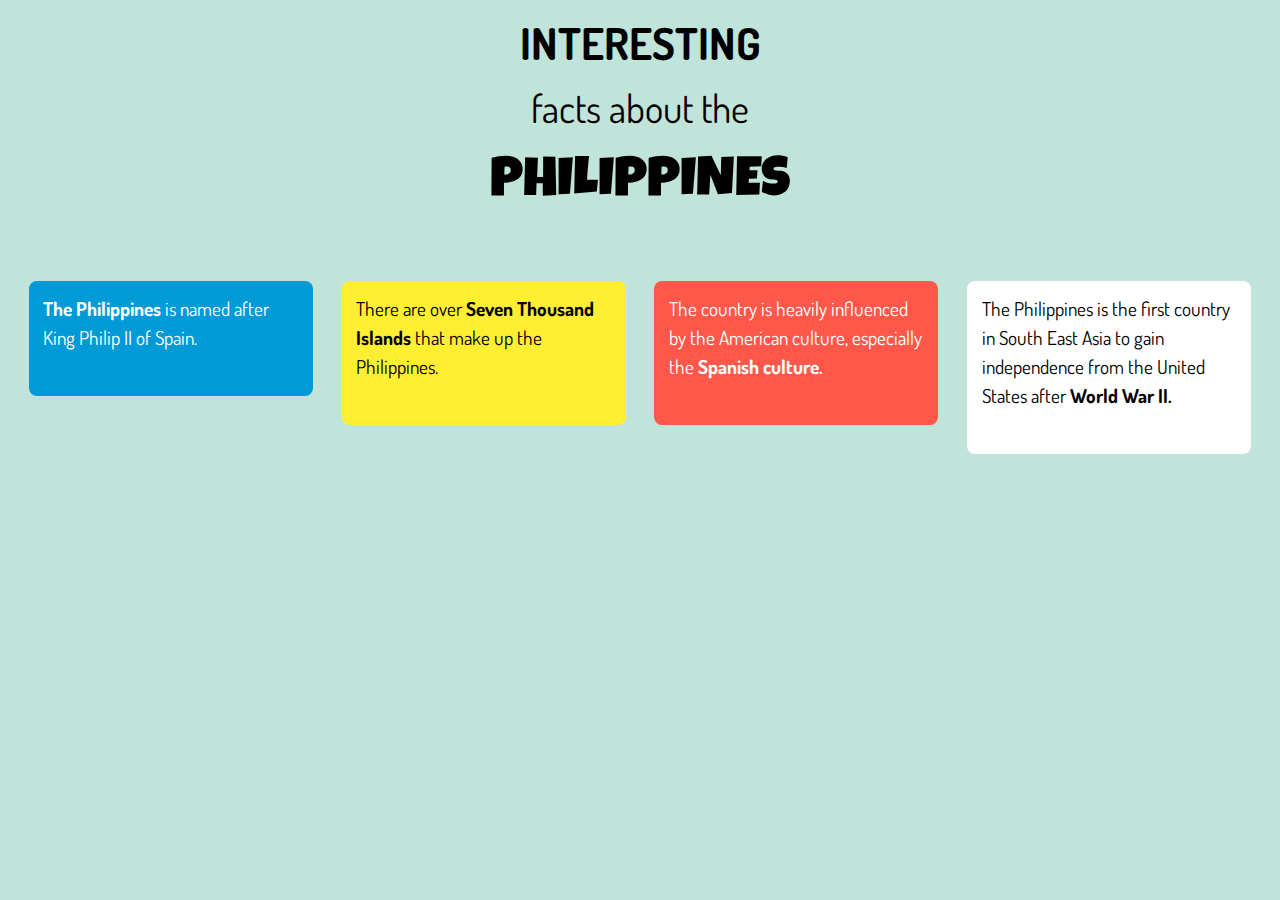
==== commit a9c230ec: "Fix gutter and push in html file" ====
--- a/index.html
+++ b/index.html
@@ -17,31 +17,31 @@
     <header class="push-2 text-center">
       <h1 class="interesting bold yotta not-bold push-1-4">INTERESTING</h1>
       <h2 class="facts zetta not-bold push-1-4">facts about the</h2>
-      <h2 class="philippines tena not-bold push-1-4">PHILIPPINES</h2>
+      <h2 class="philippines tena not-bold push-0">PHILIPPINES</h2>
     </header>
 
     <ol class="grid list-group">
 
-      <li class="unit xs-1 s-1 m-1-3 l-1-3 gutter-1-2 push-0 grid-stretch unit-content-distribute content-fill">
-        <div class="king">
+      <li class="unit xs-1 s-1 m-1-2 l-1-4 gutter-1-2 push-1-2 grid-stretch unit-content-distribute content-fill">
+        <div class="king island-1-2">
           <p><strong>The Philippines</strong> is named after King Philip II of Spain.</p>
         </div>
       </li>
 
-      <li class="unit xs-1 s-1 m-1-3 l-1-3 gutter-1-2 push-0 grid-stretch unit-content-distribute content-fill">
-        <div class="seven-thousand">
+      <li class="unit xs-1 s-1 m-1-2 l-1-4 gutter-1-2 push-1-2 grid-stretch unit-content-distribute content-fill">
+        <div class="seven-thousand island-1-2">
           <p>There are over <strong>Seven Thousand Islands</strong> that make up the Philippines.</p>
         </div>
       </li>
 
-      <li class="unit xs-1 s-1 m-1-3 l-1-3 gutter-1-2 push-0 grid-stretch unit-content-distribute content-fill">
-        <div class="culture">
+      <li class="unit xs-1 s-1 m-1-2 l-1-4 gutter-1-2 push-1-2 grid-stretch unit-content-distribute content-fill">
+        <div class="culture island-1-2">
           <p>The country is heavily influenced by the American culture, especially the <strong>Spanish culture.</strong></p>
         </div>
       </li>
 
-      <li class="unit xs-1 s-1 m-1 l-1 gutter-1-2 ">
-        <div class="independence">
+      <li class="unit xs-1 s-1 m-1-2 l-1-4 gutter-1-2 push-1-2">
+        <div class="independence island-1-2">
           <p>The Philippines is the first country in South East Asia to gain independence from the United States after <strong>World War II.</strong></p>
         </div>
       </li>
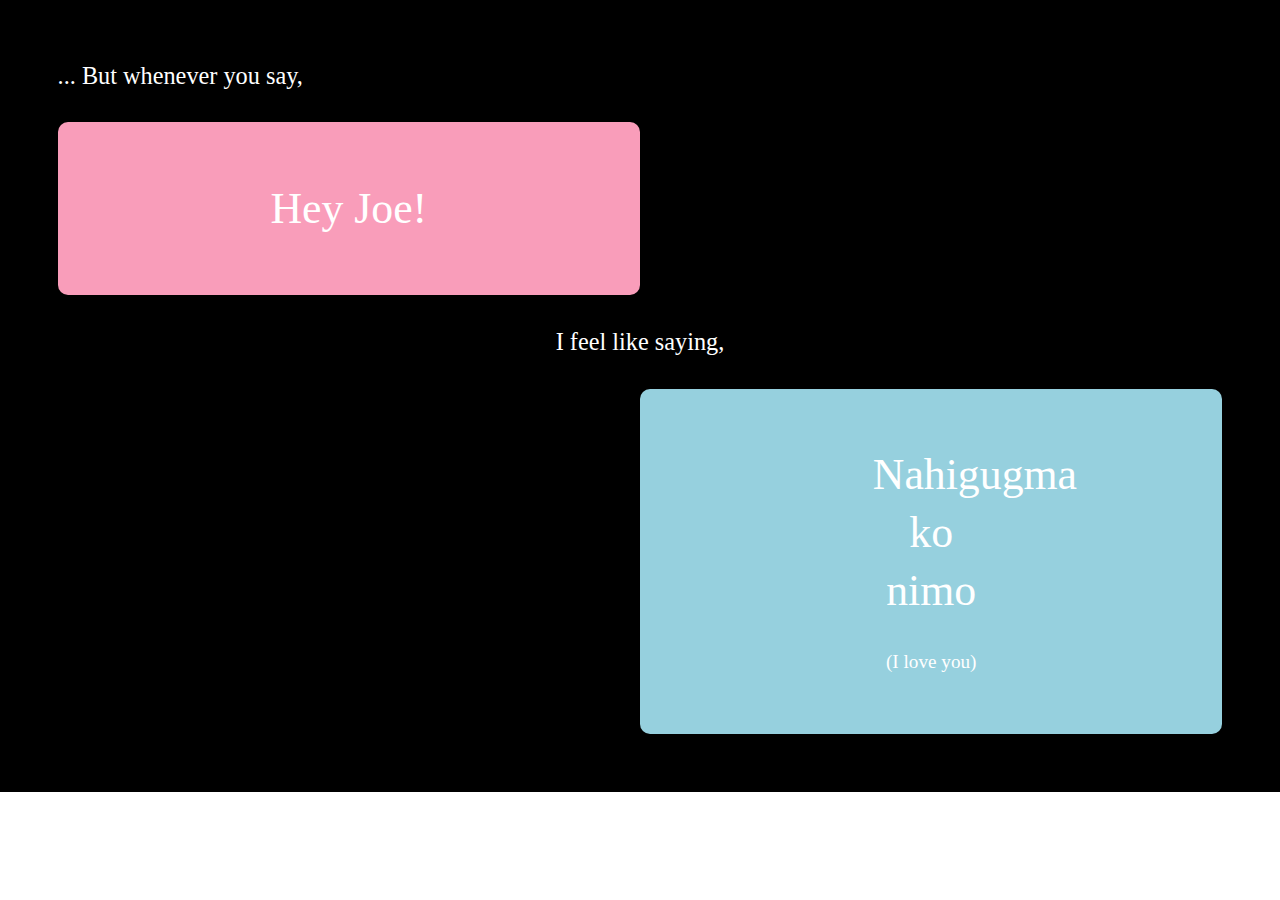
==== commit 2e413908: "Add new content in html" ====
--- a/index.html
+++ b/index.html
@@ -2,9 +2,9 @@
 <html lang="en-ca">
 <head>
   <meta charset="utf-8">
-  <title>The Philippines</title>
+  <title>My Morena Girl</title>
   <meta name="viewport" content="width=device-width,initial-scale=1">
-  <link href="https://fonts.googleapis.com/css?family=Dosis|Luckiest+Guy" rel="stylesheet">
+
   <link href="css/modules.css" rel="stylesheet">
   <link href="css/grid.css" rel="stylesheet">
   <link href="css/type.css" rel="stylesheet">
@@ -12,41 +12,36 @@
 </head>
 <body>
 
-  <main class="island-1-2">
 
-    <header class="push-2 text-center">
-      <h1 class="interesting bold yotta not-bold push-1-4">INTERESTING</h1>
-      <h2 class="facts zetta not-bold push-1-4">facts about the</h2>
-      <h2 class="philippines tena not-bold push-0">PHILIPPINES</h2>
-    </header>
+  <main class="grid island-2">
 
-    <ol class="grid list-group">
+  <div class="unit xs-1 s-1 m-1-2 l-1-2">
+    <div class="unit xs-1 s-1 m-1 l-1">
+      <h1 class="giga not-bold">... But whenever you say,</h1>
+    </div>
 
-      <li class="unit xs-1 s-1 m-1-2 l-1-4 gutter-1-2 push-1-2 grid-stretch unit-content-distribute content-fill">
-        <div class="king island-1-2">
-          <p><strong>The Philippines</strong> is named after King Philip II of Spain.</p>
-        </div>
-      </li>
+    <div class="unit xs-1 s-1 m-1 l-1 text-center">
+      <p class="island-2 yotta pink">Hey Joe!</p>
+    </div>
+  </div>
 
-      <li class="unit xs-1 s-1 m-1-2 l-1-4 gutter-1-2 push-1-2 grid-stretch unit-content-distribute content-fill">
-        <div class="seven-thousand island-1-2">
-          <p>There are over <strong>Seven Thousand Islands</strong> that make up the Philippines.</p>
-        </div>
-      </li>
+  <div class="unit xs-1 s-1 m-1 l-1 text-right">
+    <div class="text-center">
+      <p class="giga">I feel like saying,</p>
+    </div>
 
-      <li class="unit xs-1 s-1 m-1-2 l-1-4 gutter-1-2 push-1-2 grid-stretch unit-content-distribute content-fill">
-        <div class="culture island-1-2">
-          <p>The country is heavily influenced by the American culture, especially the <strong>Spanish culture.</strong></p>
-        </div>
-      </li>
+    <div class="unit xs-1 s-1 m-1-2 l-1-2 island-2 text-center blue">
+      <div class="unit xs-1 s-1 m-1-4 l-1-4 yotta">
+        <p>Nahigugma ko nimo</p>
+      </div>
 
-      <li class="unit xs-1 s-1 m-1-2 l-1-4 gutter-1-2 push-1-2">
-        <div class="independence island-1-2">
-          <p>The Philippines is the first country in South East Asia to gain independence from the United States after <strong>World War II.</strong></p>
-        </div>
-      </li>
+      <div>
+        <p class="unit xs-1 s-1 m-1-4 l-1-4 push-0">(I love you)</p>
+      </div>
 
-    </ol>
+    </div>
+  </div>
+
   </main>
 
 </body>
--- a/css/main.css
+++ b/css/main.css
@@ -1,36 +1,14 @@
-body {
-  background-color: #c0e4da;
-  font-family: Dosis, sans-serif;
+main {
+  background-color: #000;
+  color: #fff;
 }
 
-.philippines {
-  font-family: "Luckiest Guy", sans-serif;
+.pink {
+  background-color: #f99dba;
+  border-radius: 10px;
 }
 
-.king {
-  background-color: #009ad7;
-  color: #fff;
-  border-radius: 8px;
-  border-color: #000;
-  margin: 0;
+.blue {
+  background-color: #96d0de;
+  border-radius: 10px;
 }
-
-.seven-thousand {
-  background-color: #ffee32;
-  border-radius: 8px;
-  border-color: #000;
-}
-
-.culture {
-  background-color: #ff584b;
-  color: #fff;
-  border-radius: 8px;
-  border-color: #000;
-}
-
-.independence {
-  background-color: #fff;
-  color: #000;
-  border-radius: 8px;
-  border-color: #000;
-}
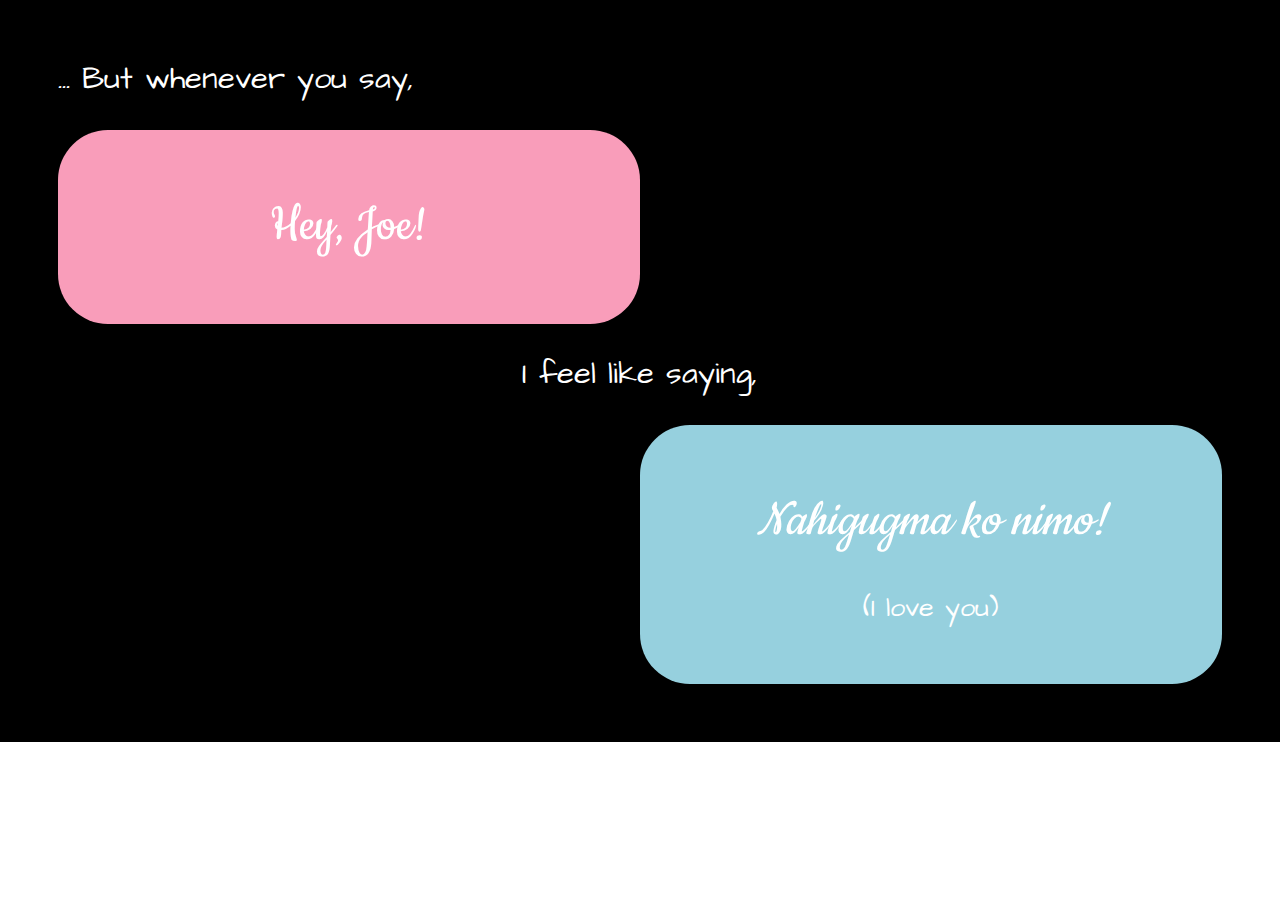
==== commit 8cd70798: "Add font family and fix text sizes" ====
--- a/index.html
+++ b/index.html
@@ -4,7 +4,7 @@
   <meta charset="utf-8">
   <title>My Morena Girl</title>
   <meta name="viewport" content="width=device-width,initial-scale=1">
-
+  <link href="https://fonts.googleapis.com/css?family=Architects+Daughter|Cookie" rel="stylesheet">
   <link href="css/modules.css" rel="stylesheet">
   <link href="css/grid.css" rel="stylesheet">
   <link href="css/type.css" rel="stylesheet">
@@ -12,35 +12,34 @@
 </head>
 <body>
 
-
   <main class="grid island-2">
 
-  <div class="unit xs-1 s-1 m-1-2 l-1-2">
-    <div class="unit xs-1 s-1 m-1 l-1">
-      <h1 class="giga not-bold">... But whenever you say,</h1>
+    <div class="unit xs-1 s-1 m-1-2 l-1-2">
+      <div class="unit xs-1 s-1 m-1 l-1">
+        <h1 class="peta not-bold">... But whenever you say,</h1>
+      </div>
+
+      <div class="unit xs-1 s-1 m-1 l-1 text-center">
+        <p class="island-2 tena pink">Hey, Joe!</p>
+      </div>
     </div>
 
-    <div class="unit xs-1 s-1 m-1 l-1 text-center">
-      <p class="island-2 yotta pink">Hey Joe!</p>
-    </div>
-  </div>
-
-  <div class="unit xs-1 s-1 m-1 l-1 text-right">
-    <div class="text-center">
-      <p class="giga">I feel like saying,</p>
-    </div>
-
-    <div class="unit xs-1 s-1 m-1-2 l-1-2 island-2 text-center blue">
-      <div class="unit xs-1 s-1 m-1-4 l-1-4 yotta">
-        <p>Nahigugma ko nimo</p>
+    <div class="unit xs-1 s-1 m-1 l-1 text-right">
+      <div class="text-center">
+        <p class="peta">I feel like saying,</p>
       </div>
 
-      <div>
-        <p class="unit xs-1 s-1 m-1-4 l-1-4 push-0">(I love you)</p>
+      <div class="unit xs-1 s-1 m-1-2 l-1-2 island-2 text-center blue">
+        <div class="unit xs-1 s-1 m-1 l-1 tena italic">
+          <p>Nahigugma ko nimo!</p>
+        </div>
+
+        <div class="love">
+          <p class="unit xs-1 s-1 m-1 l-1 tera push-0">(I love you)</p>
+        </div>
+
       </div>
-
     </div>
-  </div>
 
   </main>
 
--- a/css/main.css
+++ b/css/main.css
@@ -1,14 +1,21 @@
 main {
   background-color: #000;
   color: #fff;
+  font-family: Architects Daughter, sans-serif;
 }
 
 .pink {
   background-color: #f99dba;
-  border-radius: 10px;
+  border-radius: 50px;
+  font-family: Cookie, sans-serif;
 }
 
 .blue {
   background-color: #96d0de;
-  border-radius: 10px;
+  border-radius: 50px;
+  font-family: Cookie, sans-serif;
 }
+
+.love {
+  font-family: Architects Daughter, sans-serif;
+}
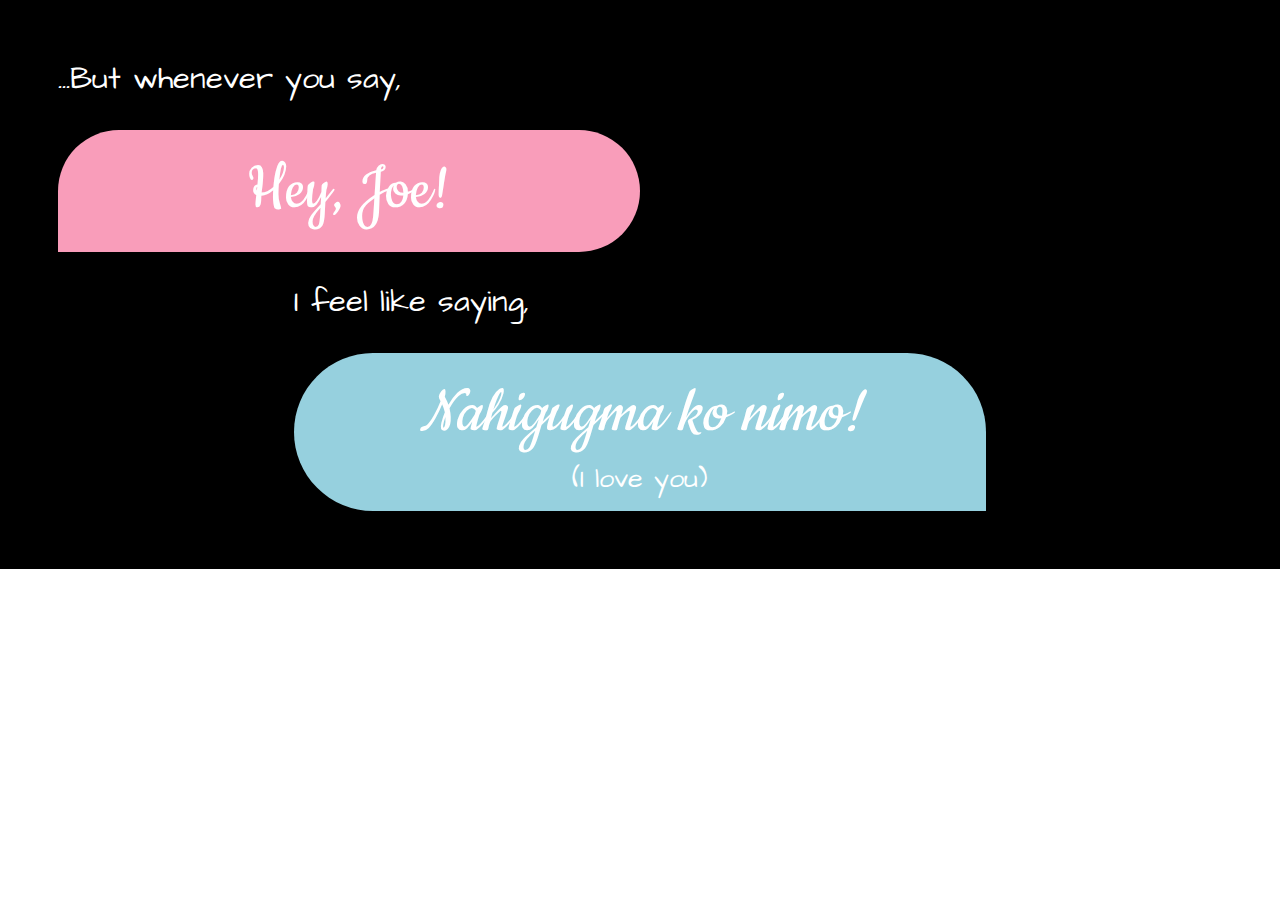
==== commit ae23adea: "Add div in html file and fix font in main css file" ====
--- a/index.html
+++ b/index.html
@@ -14,33 +14,32 @@
 
   <main class="grid island-2">
 
-    <div class="unit xs-1 s-1 m-1-2 l-1-2">
-      <div class="unit xs-1 s-1 m-1 l-1">
-        <h1 class="peta not-bold">... But whenever you say,</h1>
+    <div class="unit xs-1 s-1 m-1-2 l-1-2 text-left">
+      <div class="unit xs-1 s-1 m-1 l-1 max-length">
+        <h1 class="peta not-bold text-left">...But whenever you say,</h1>
       </div>
 
-      <div class="unit xs-1 s-1 m-1 l-1 text-center">
-        <p class="island-2 tena pink">Hey, Joe!</p>
+      <div class="unit xs-1 s-1 m-1 l-1 text-center max-length">
+        <p class="island-1-2 tenamega pink">Hey, Joe!</p>
       </div>
     </div>
 
     <div class="unit xs-1 s-1 m-1 l-1 text-right">
-      <div class="text-center">
+      <div class="unit xs-1 s-1 m-1 l-1 text-left max-length">
         <p class="peta">I feel like saying,</p>
-      </div>
-
-      <div class="unit xs-1 s-1 m-1-2 l-1-2 island-2 text-center blue">
-        <div class="unit xs-1 s-1 m-1 l-1 tena italic">
-          <p>Nahigugma ko nimo!</p>
-        </div>
-
-        <div class="love">
-          <p class="unit xs-1 s-1 m-1 l-1 tera push-0">(I love you)</p>
-        </div>
-
       </div>
     </div>
 
+    <div class="unit xs-1 s-1 m-1-2 l-1-2 island-1-2 text-center blue max-length">
+      <div class="unit xs-1 s-1 m-1 l-1 tenamega italic">
+        <a class="tenamega push-0" href="https://www.youtube.com/watch?v=rMePbAhBOd8">Nahigugma ko nimo!</a>
+      </div>
+
+      <div class="love">
+        <p class="unit xs-1 s-1 m-1 l-1 tera push-0">(I love you)</p>
+      </div>
+
+    </div>
   </main>
 
 </body>
--- a/css/main.css
+++ b/css/main.css
@@ -1,21 +1,28 @@
 main {
   background-color: #000;
+  font-family: "Architects Daughter", sans-serif;
   color: #fff;
-  font-family: Architects Daughter, sans-serif;
 }
 
 .pink {
   background-color: #f99dba;
-  border-radius: 50px;
+  border-radius: 80px;
+  border-bottom-left-radius: 0;
   font-family: Cookie, sans-serif;
 }
 
 .blue {
   background-color: #96d0de;
-  border-radius: 50px;
+  border-radius: 80px;
+  border-bottom-right-radius: 0;
   font-family: Cookie, sans-serif;
 }
 
 .love {
-  font-family: Architects Daughter, sans-serif;
+  font-family: "Architects Daughter", sans-serif;
 }
+
+a {
+  text-decoration: none;
+  color: #fff;
+}
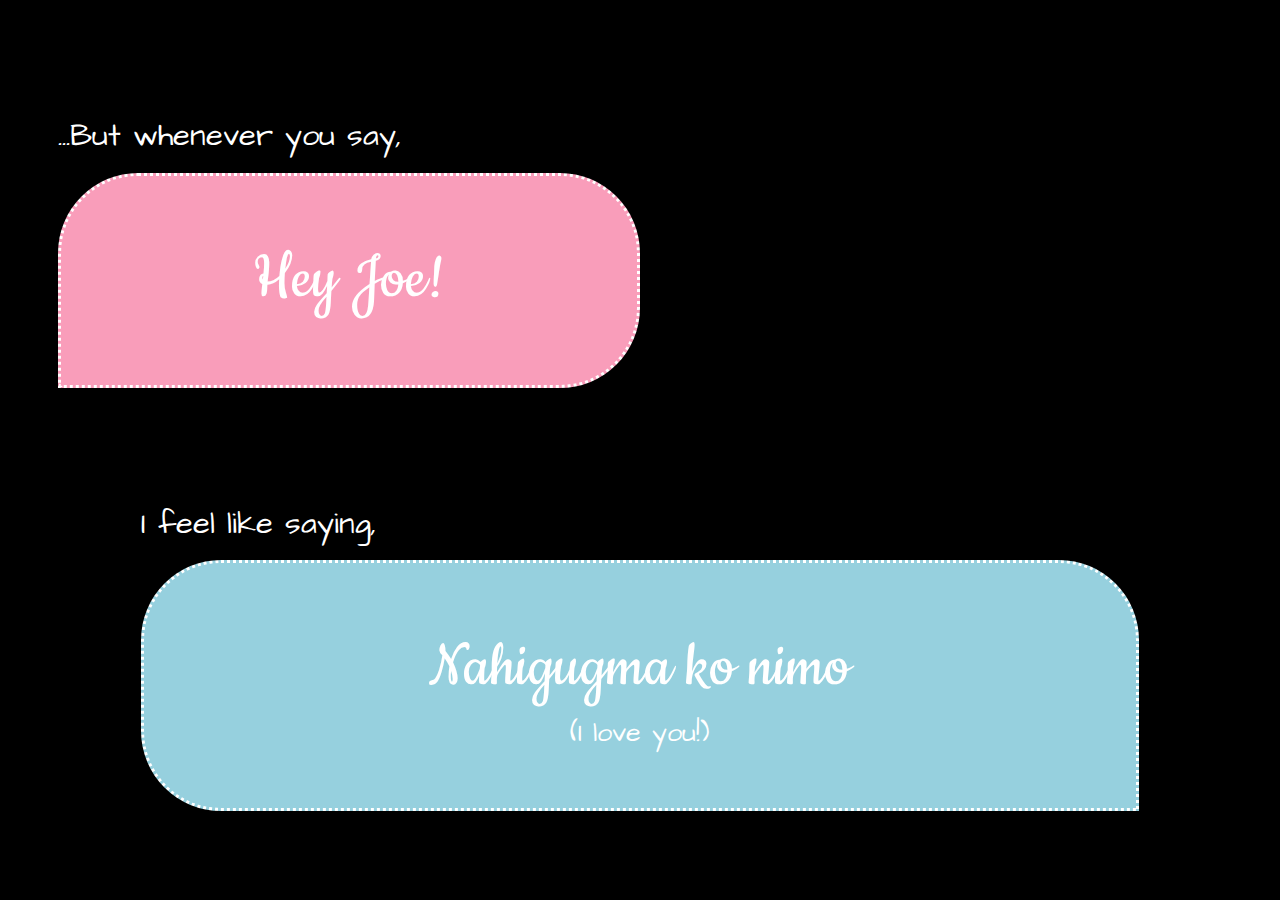
==== commit c3580cc3: "Fix problems in layout" ====
--- a/index.html
+++ b/index.html
@@ -12,34 +12,33 @@
 </head>
 <body>
 
-  <main class="grid island-2">
+  <main class="grid grid-middle island-2 ">
 
-    <div class="unit xs-1 s-1 m-1-2 l-1-2 text-left">
-      <div class="unit xs-1 s-1 m-1 l-1 max-length">
-        <h1 class="peta not-bold text-left">...But whenever you say,</h1>
+    <a class="unit xs-1 s-1 m-1 l-1-2 text-left" href="https://www.youtube.com/watch?v=rMePbAhBOd8">
+      <div class="wrapper pad-t-2">
+        <div class="unit xs-1 s-1 m-1 l-1">
+          <h1 class="peta not-bold text-left push-1-2">...But whenever you say,</h1>
+        </div>
+
+        <div class="unit-center text-center">
+          <p class="island-2 tenamega pink pad-b-2 push-2">Hey Joe!</p>
+        </div>
       </div>
+    </a>
 
-      <div class="unit xs-1 s-1 m-1 l-1 text-center max-length">
-        <p class="island-1-2 tenamega pink">Hey, Joe!</p>
+    <a class="unit xs-1 s-1 m-1 l-1" href="https://www.youtube.com/watch?v=F2GypAuAv3U">
+      <div class="wrapper pad-t-2">
+        <div class="unit xs-1 s-1 m-1 l-1">
+          <h2 class="peta not-bold text-left push-1-2">I feel like saying,</h2>
+        </div>
+
+        <div class="unit-center blue text-center island-2">
+          <p class="tenamega push-0">Nahigugma ko nimo</p>
+          <p class="unit love tera push-0">(I love you!)</p>
+        </div>
       </div>
-    </div>
+    </a>
 
-    <div class="unit xs-1 s-1 m-1 l-1 text-right">
-      <div class="unit xs-1 s-1 m-1 l-1 text-left max-length">
-        <p class="peta">I feel like saying,</p>
-      </div>
-    </div>
-
-    <div class="unit xs-1 s-1 m-1-2 l-1-2 island-1-2 text-center blue max-length">
-      <div class="unit xs-1 s-1 m-1 l-1 tenamega italic">
-        <a class="tenamega push-0" href="https://www.youtube.com/watch?v=rMePbAhBOd8">Nahigugma ko nimo!</a>
-      </div>
-
-      <div class="love">
-        <p class="unit xs-1 s-1 m-1 l-1 tera push-0">(I love you)</p>
-      </div>
-
-    </div>
   </main>
 
 </body>
--- a/css/main.css
+++ b/css/main.css
@@ -1,4 +1,4 @@
-main {
+body {
   background-color: #000;
   font-family: "Architects Daughter", sans-serif;
   color: #fff;
@@ -6,6 +6,7 @@
 
 .pink {
   background-color: #f99dba;
+  border-style: dotted;
   border-radius: 80px;
   border-bottom-left-radius: 0;
   font-family: Cookie, sans-serif;
@@ -13,6 +14,7 @@
 
 .blue {
   background-color: #96d0de;
+  border-style: dotted;
   border-radius: 80px;
   border-bottom-right-radius: 0;
   font-family: Cookie, sans-serif;
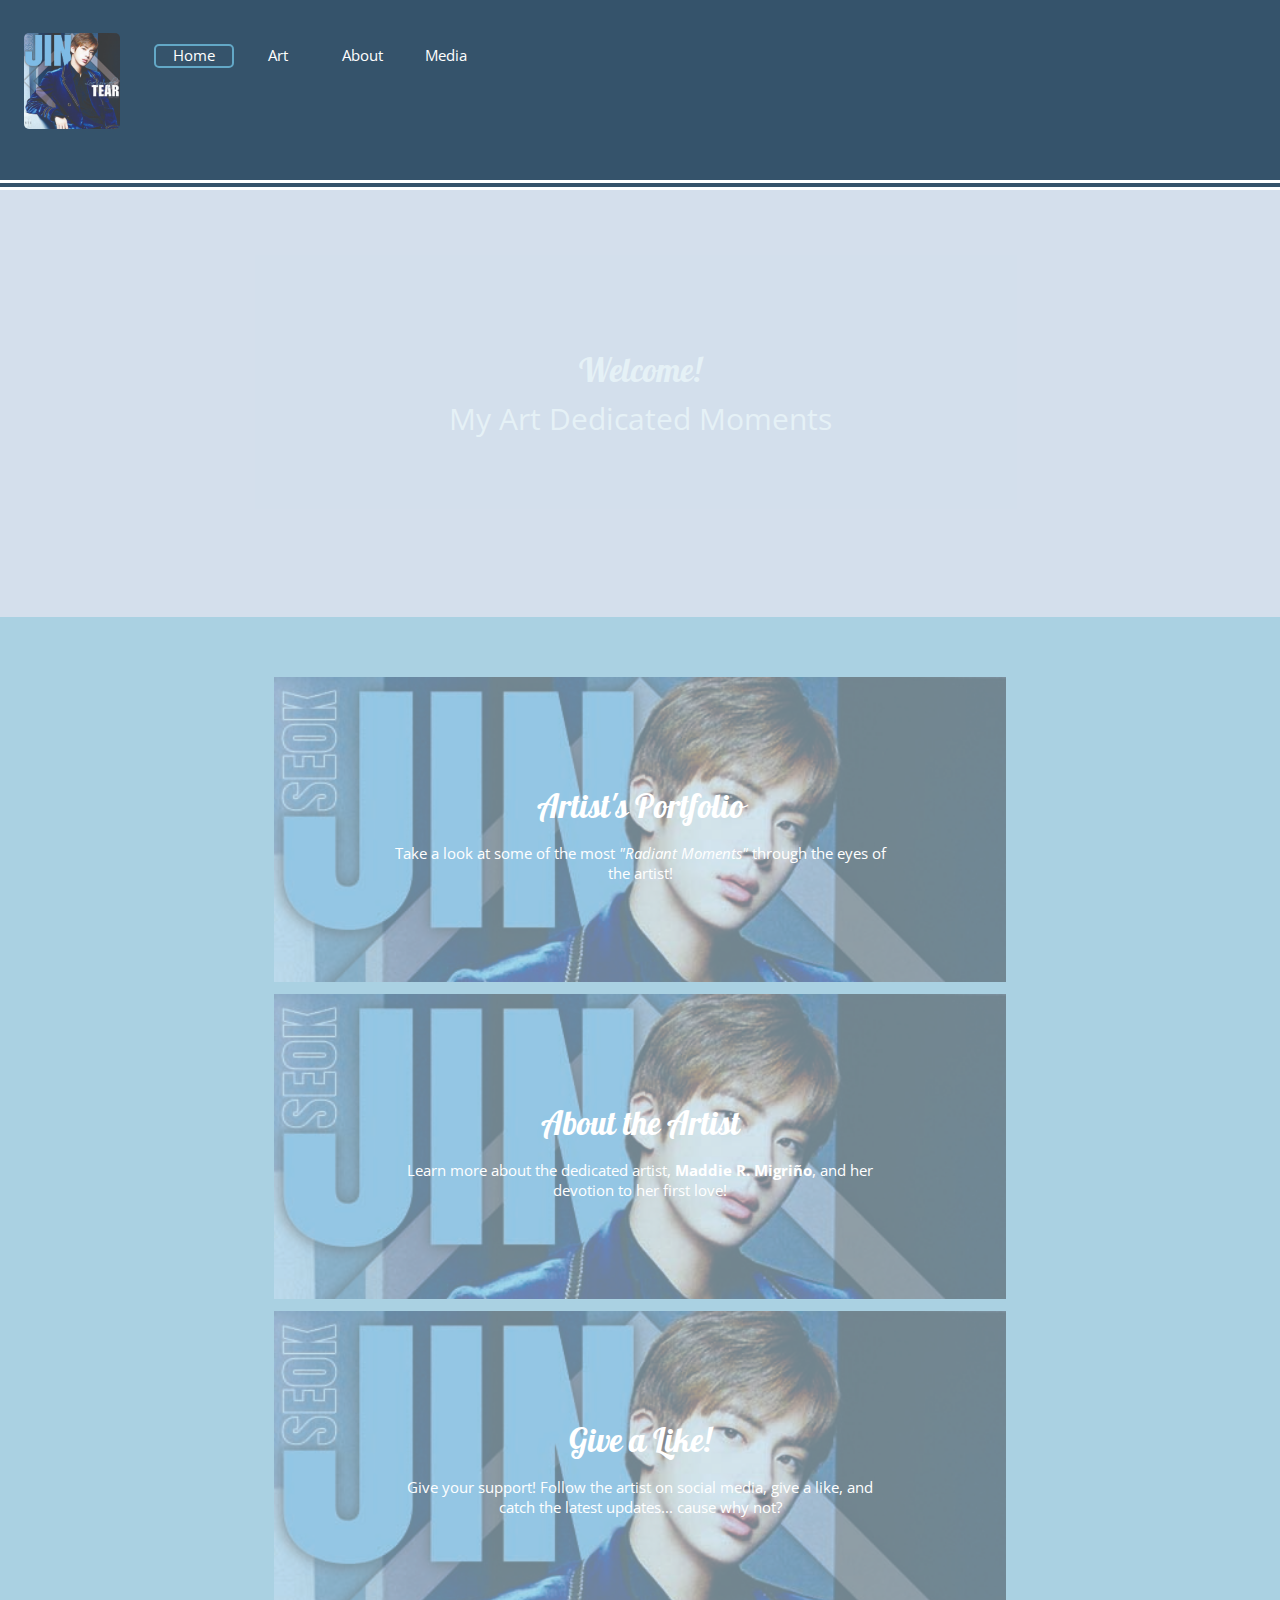
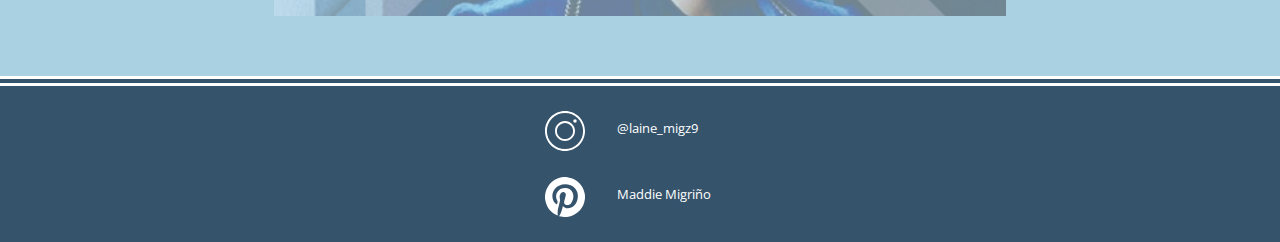
==== commit ac6066ce: "Create new website" ====
--- a/index.html
+++ b/index.html
@@ -2,44 +2,101 @@
 <html lang="en-ca">
 <head>
   <meta charset="utf-8">
-  <title>My Morena Girl</title>
+  <title>MAD Moments | HOME</title>
+  <link rel="icon" type="image/png" href="images/placeholder.jpg">
   <meta name="viewport" content="width=device-width,initial-scale=1">
-  <link href="https://fonts.googleapis.com/css?family=Architects+Daughter|Cookie" rel="stylesheet">
   <link href="css/modules.css" rel="stylesheet">
   <link href="css/grid.css" rel="stylesheet">
   <link href="css/type.css" rel="stylesheet">
   <link href="css/main.css" rel="stylesheet">
+  <link href="https://fonts.googleapis.com/css?family=Open+Sans:300,300i,400,400i,700,700i|Pattaya" rel="stylesheet">
 </head>
 <body>
 
-  <main class="grid grid-middle island-2 ">
+  <!--*TOP HEADER*-->
+  <header class="banner zindex-1 xs-1 s-1 m-1 l-1" role="banner">
+    <div class="gutter unit xs-1-2 s-1-2 m-1-2 l-1-2">
+      <a href="index.html" class="pad-t-1-2">
+        <i class="icon"><img src="images/placeholder.jpg" alt=""></i>
+      </a>
+    </div>
 
-    <a class="unit xs-1 s-1 m-1 l-1-2 text-left" href="https://www.youtube.com/watch?v=rMePbAhBOd8">
-      <div class="wrapper pad-t-2">
-        <div class="unit xs-1 s-1 m-1 l-1">
-          <h1 class="peta not-bold text-left push-1-2">...But whenever you say,</h1>
+    <div class="unit gutter text-right pad-t-1-2 link">
+      <nav tabindex="0" class="pad-t-1-2">
+        <ul class="list-group">
+          <li class="not-bold push-1-4">
+            <a class=" ib gutter-1-4 text-center nav-card" href="index.html"><span>Home</span></a>
+            <a class=" ib gutter-1-4 text-center" href="art.html"><span>Art</span></a>
+            <a class=" ib gutter-1-4 text-center" href="about.html"><span>About</span></a>
+            <a class=" ib gutter-1-4 text-center" href="socialmedia.html"><span>Media</span></a>
+          </li>
+        </ul>
+      </nav>
+    </div>
+  </header>
+
+  <main role="main" id="main" tabindex="0" class="push-2">
+    <div class="banner embed embed-3by1">
+      <img class="embed-item" src="images/marketo-2.jpg" alt="" aria-details="book">
+      <section class="opacity banner-content pin-c w-1 max-length text-center" id="book">
+        <h1 class="push-0 not-bold zetta">Welcome!</h1>
+        <h3 class="not-bold">My Art Dedicated Moments</h3>
+      </section>
+    </div>
+  </main>
+    <!--*END TOP HEADER*-->
+
+    <!--*CARDS*-->
+    <div class="grid gutter center-content push-2 wrapper pad-t-1-2">
+      <a href="#" class="unit embed embed-24by10 push-1-2 card">
+        <img class="embed-item hover2" src="images/placeholder.jpg" alt="" aria-details="main">
+        <div class="banner-content pin-c w-1 max-length gutter text-center">
+          <h2 class="push-1-2 not-bold zetta hover2">Artist's Portfolio</h2>
+          <p>Take a look at some of the most <i>"Radiant Moments"</i> through the eyes of the artist!</p>
         </div>
+      </a>
 
-        <div class="unit-center text-center">
-          <p class="island-2 tenamega pink pad-b-2 push-2">Hey Joe!</p>
+      <a href="#" class="unit embed embed-24by10 push-1-2 card">
+        <img class="embed-item hover2" src="images/placeholder.jpg" alt="" aria-details="main">
+        <div class="banner-content pin-c w-1 max-length gutter text-center">
+          <h2 class="push-1-2 not-bold zetta">About the Artist</h2>
+          <p>Learn more about the dedicated artist, <b>Maddie R. Migriño</b>, and her devotion to her first love! </p>
         </div>
+      </a>
+
+      <a href="#" class="unit embed embed-24by10 push-1-2 card">
+        <img class="embed-item hover2" src="images/placeholder.jpg" alt="" aria-details="main">
+        <div class="banner-content pin-c w-1 max-length gutter text-center">
+          <h2 class="push-1-2 not-bold zetta">Give a Like!</h2>
+          <p>Give your support! Follow the artist on social media, give a like, and catch the latest updates... cause why not?</p>
+        </div>
+      </a>
+    </div>
+    <!--*END OF CARDS*-->
+
+    <footer class="micro text-center island-1-2 gutter-2">
+      <div class="unit xs-1 s-1 m-1 l-1">
+        <a href="https://www.pinterest.ca/laine2014_migrino/" class="unit xs-1-4 s-1-4 m-1-4 l-1-4 grid text-center pad-t-1-4">
+          <div class="unit xs-1 s-1 m-1-4 l-1-4 text-center">
+            <img class="social" src="images/instagram.svg" alt="">
+          </div>
+          <div class="unit xs-1 s-1 m-1-2 l-1-2 text-left push-0">
+            <p class="pad-t-1-2 gutter-1-2 text-left">@laine_migz9</p>
+          </div>
+        </a>
       </div>
-    </a>
 
-    <a class="unit xs-1 s-1 m-1 l-1" href="https://www.youtube.com/watch?v=F2GypAuAv3U">
-      <div class="wrapper pad-t-2">
-        <div class="unit xs-1 s-1 m-1 l-1">
-          <h2 class="peta not-bold text-left push-1-2">I feel like saying,</h2>
-        </div>
-
-        <div class="unit-center blue text-center island-2">
-          <p class="tenamega push-0">Nahigugma ko nimo</p>
-          <p class="unit love tera push-0">(I love you!)</p>
-        </div>
+      <div class="unit xs-1 s-1 m-1 l-1">
+        <a href="https://www.pinterest.ca/laine2014_migrino/" class="unit xs-1-4 s-1-4 m-1-4 l-1-4 grid text-center pad-t-1-4">
+          <div class="unit xs-1 s-1 m-1-4 l-1-4 text-center">
+            <img class="social" src="images/pintrest.svg" alt="">
+          </div>
+          <div class="unit xs-1 s-1 m-1-2 l-1-2 text-left">
+            <p class="pad-t-1-2 gutter-1-2">Maddie Migriño</p>
+          </div>
+        </a>
       </div>
-    </a>
-
-  </main>
+    </footer>
 
 </body>
 </html>
--- a/css/main.css
+++ b/css/main.css
@@ -1,30 +1,255 @@
+@-moz-viewport { width: device-width; scale: 1; }
+@-ms-viewport { width: device-width; scale: 1; }
+@-o-viewport { width: device-width; scale: 1; }
+@-webkit-viewport { width: device-width; scale: 1; }
+@viewport { width: device-width; scale: 1; }
+
+html {
+  -webkit-text-size-adjust: 100%;
+  box-sizing: border-box;
+  -moz-text-size-adjust: 100%;
+  -ms-text-size-adjust: 100%;
+  text-size-adjust: 100%;
+  font: normal 100%/1.3 sans-serif;
+}
+
+*, *::before, *::after {
+  box-sizing: inherit;
+}
+
 body {
-  background-color: #000;
-  font-family: "Architects Daughter", sans-serif;
+  background-color: #aad1e2;
   color: #fff;
-}
-
-.pink {
-  background-color: #f99dba;
-  border-style: dotted;
-  border-radius: 80px;
-  border-bottom-left-radius: 0;
-  font-family: Cookie, sans-serif;
-}
-
-.blue {
-  background-color: #96d0de;
-  border-style: dotted;
-  border-radius: 80px;
-  border-bottom-right-radius: 0;
-  font-family: Cookie, sans-serif;
-}
-
-.love {
-  font-family: "Architects Daughter", sans-serif;
+  font-size: 15px;
+  font-family: "Open Sans", sans-serif;
+}
+
+header {
+  background-color: #35536b;
+  background-size: cover;
+  min-height: 190px;
+  background-position: 25% 0%;
+  border-bottom: 10px double #fff;
+  padding-top: 1rem;
+}
+
+.link {
+  position: absolute;
+  top: 20px;
+  left: 130px;
+}
+
+main {
+  background-color: #e5e5f1;
+  margin-bottom: 1rem;
+  opacity: .7;
+}
+
+h1 {
+  font-family: "Pattaya", sans-serif;
+}
+
+h2 {
+  font-family: "Pattaya", sans-serif;
+}
+
+h3 {
+  font-family: "Open Sans", sans-serif;
+}
+
+a > img {
+  opacity: .5;
 }
 
 a {
   text-decoration: none;
   color: #fff;
 }
+
+nav > ul > li > a {
+  width: 5rem;
+  font-size: 15px;
+  margin-bottom: 1rem;
+}
+
+ul > li > a:hover {
+  background-color: #63a8c7;
+  border-radius: 8px;
+  border: 3px solid #35536b;
+}
+
+a.card:hover {
+  background-color: #63a8c7;
+  border-radius: 10px;
+  border: 3px solid #35536b;
+}
+
+.nav-card {
+  border: 2px solid #63a8c7;
+  border-radius: 5px;
+}
+
+.nav-card:hover {
+  background-color: #63a8c7;
+  border: 2px solid #63a8c7;
+  border-radius: 8px;
+}
+
+.icon {
+  width: 6rem;
+  height: 6rem;
+  top: 17px;
+}
+
+i > img {
+  border-radius: 5px;
+}
+
+.border {
+  border: 3px solid #35536b;
+  border-radius: 10px;
+}
+
+.hover1:hover {
+  width: 120%;
+}
+
+.hover2:hover {
+  width: 125%;
+  opacity: 1;
+}
+
+.hover3:hover {
+  width: 100%;
+  opacity: 1;
+}
+
+.social {
+  width: 40px;
+  height: 40px;
+  margin-top: 7px;
+}
+
+section > div > img:hover {
+  border-radius: 30px;
+  border: 3px solid #35536b;
+}
+
+footer {
+  background-color: #35536b;
+  border-top: 10px double #fff;
+}
+
+footer > div > a:hover {
+  background-color: #63a8c7;
+  border-radius: 8px;
+}
+
+@media only screen and (min-width: 25em) {
+
+  h1 {
+    font-size: 30px;
+  }
+
+  h2 {
+    font-size: 30px;
+  }
+
+  section > div > img {
+
+    width: 100%;
+
+  }
+
+  .hover1:hover {
+    width: 100%;
+  }
+
+}
+
+@media only screen and (min-width: 38em) {
+
+  h1 {
+    font-size: 30px;
+  }
+
+  h2 {
+    font-size: 30px;
+  }
+
+  section > div > img {
+    width: 100%;
+    opacity: .7;
+  }
+
+  .horizontal {
+    max-width: 87%;
+  }
+
+  .hover1:hover {
+    width: 100%;
+    opacity: .9;
+  }
+
+}
+
+@media only screen and (min-width: 60em) {
+
+  h1 {
+    font-size: 50px;
+  }
+
+  h2 {
+    font-size: 50px;
+    margin: 2rem;
+  }
+
+  h3 {
+    padding-top: .5rem;
+    font-size: 30px;
+  }
+
+  section > div > img {
+    width: 100%;
+    opacity: .7;
+  }
+
+  .hover1:hover {
+    width: 100%;
+    opacity: 1;
+  }
+
+  .horizontal {
+    max-width: 85%;
+    text-align: center;
+  }
+
+}
+
+@media only screen and (min-width: 90em) {
+
+  h1 {
+    font-size: 70px;
+  }
+
+  h2 {
+    font-size: 70px;
+    margin: 3rem;
+  }
+
+  h3 {
+    padding-top: 2rem;
+    font-size: 30px;
+  }
+
+  .hover1:hover {
+    width: 100%;
+    opacity: .9;
+  }
+
+  .horizontal {
+    max-width: 85%;
+    text-align: center;
+  }
+
+}
